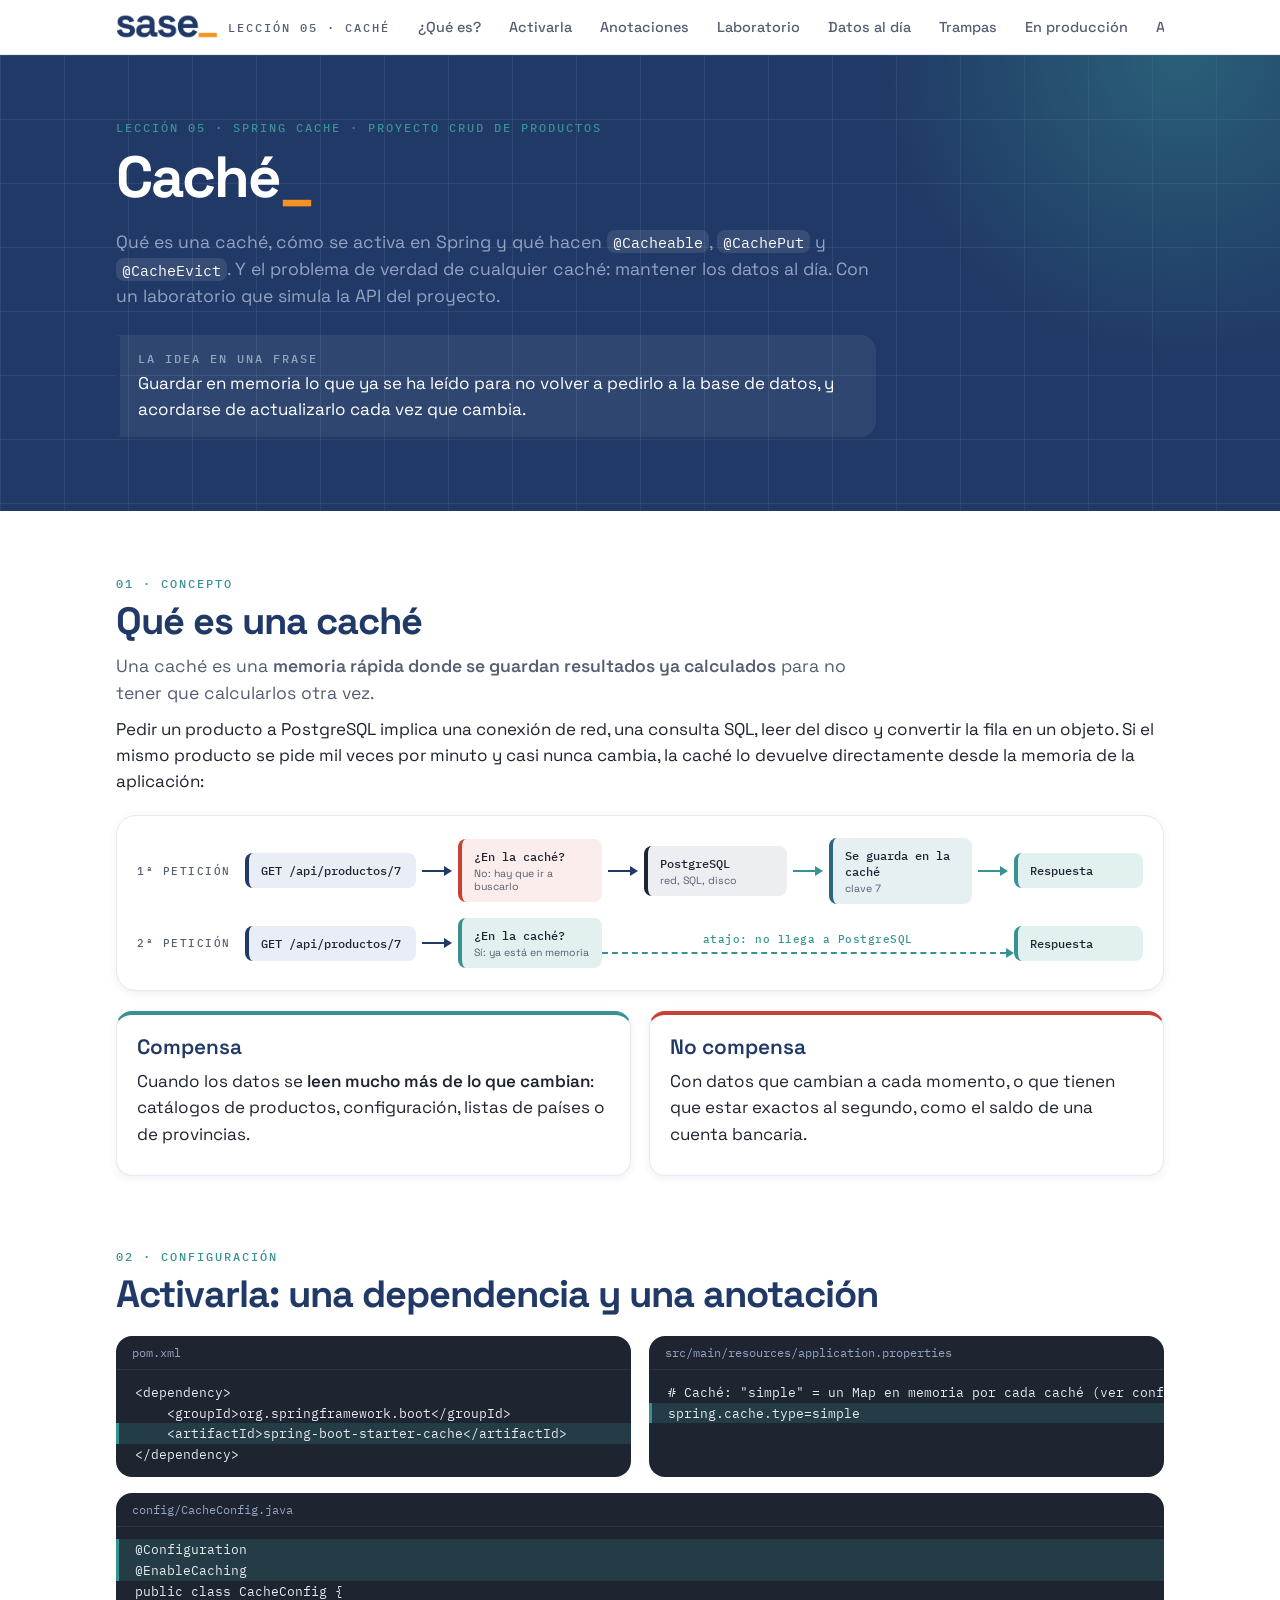
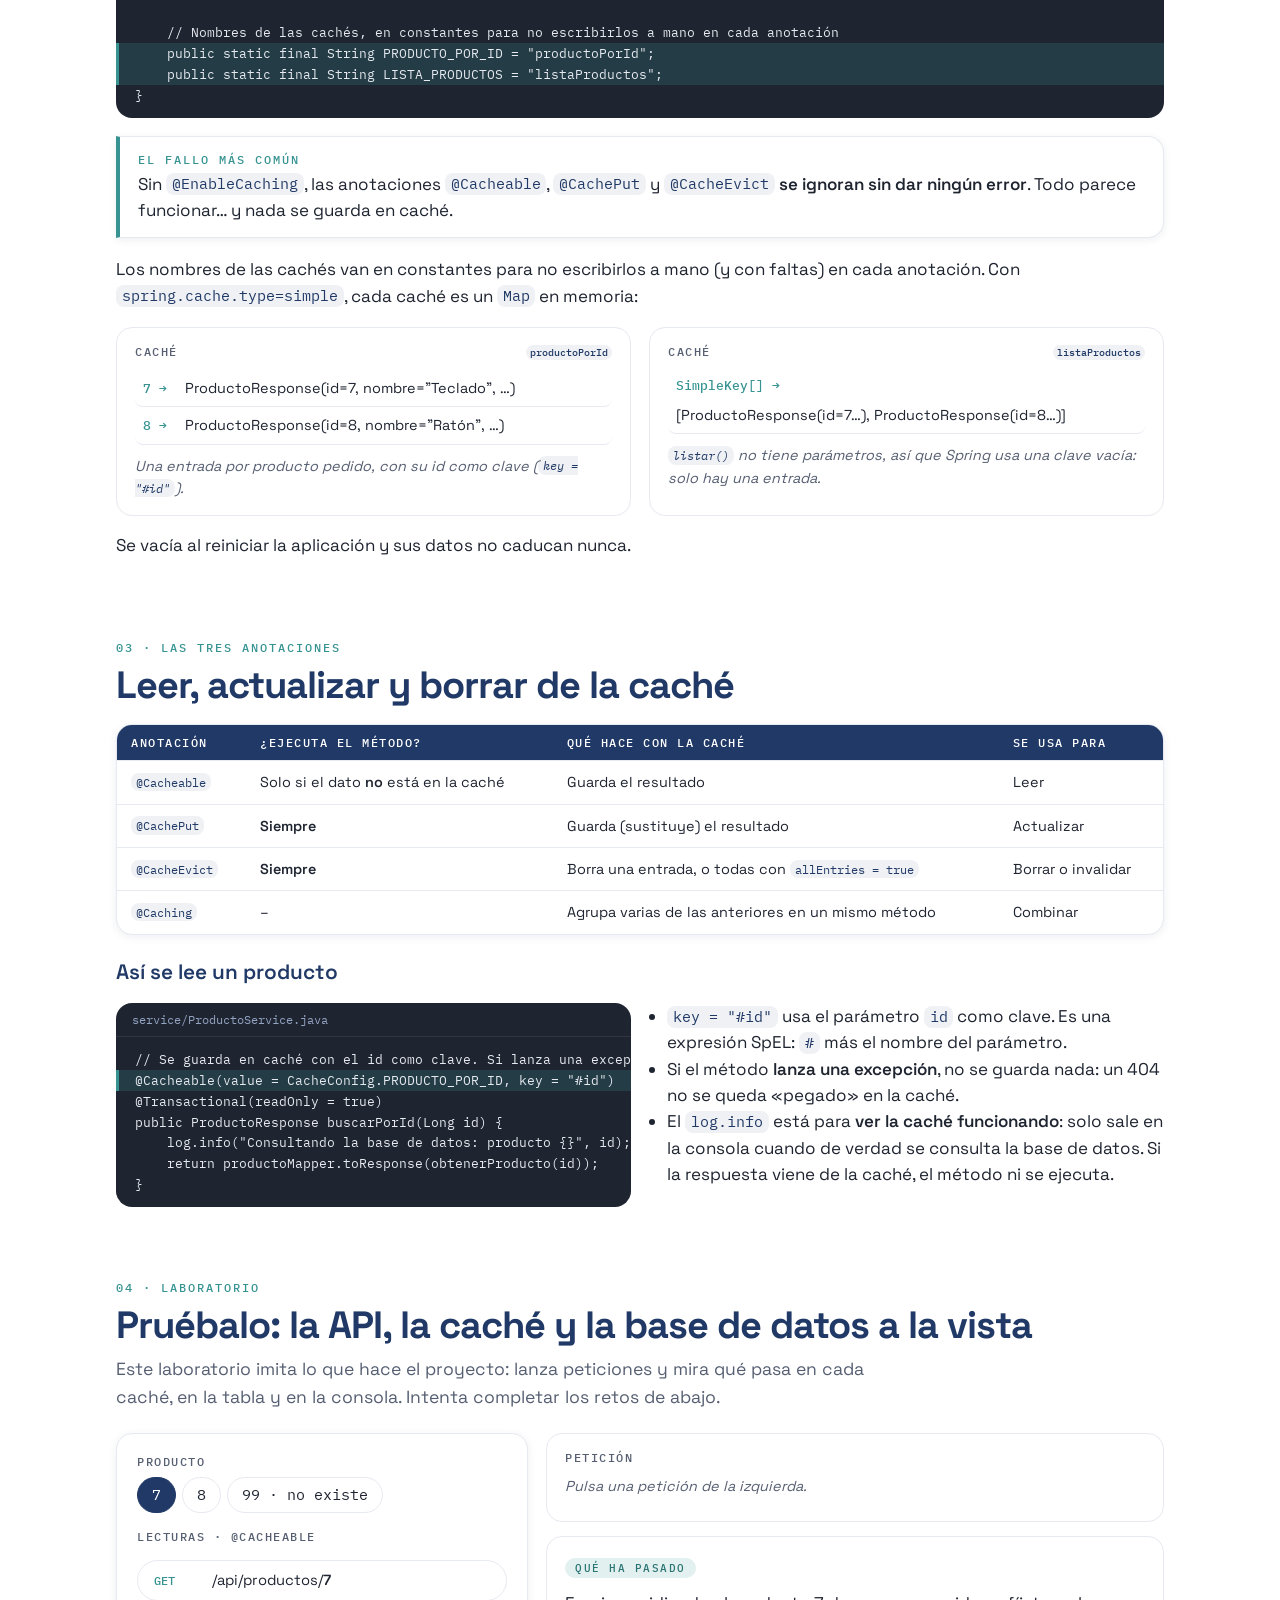
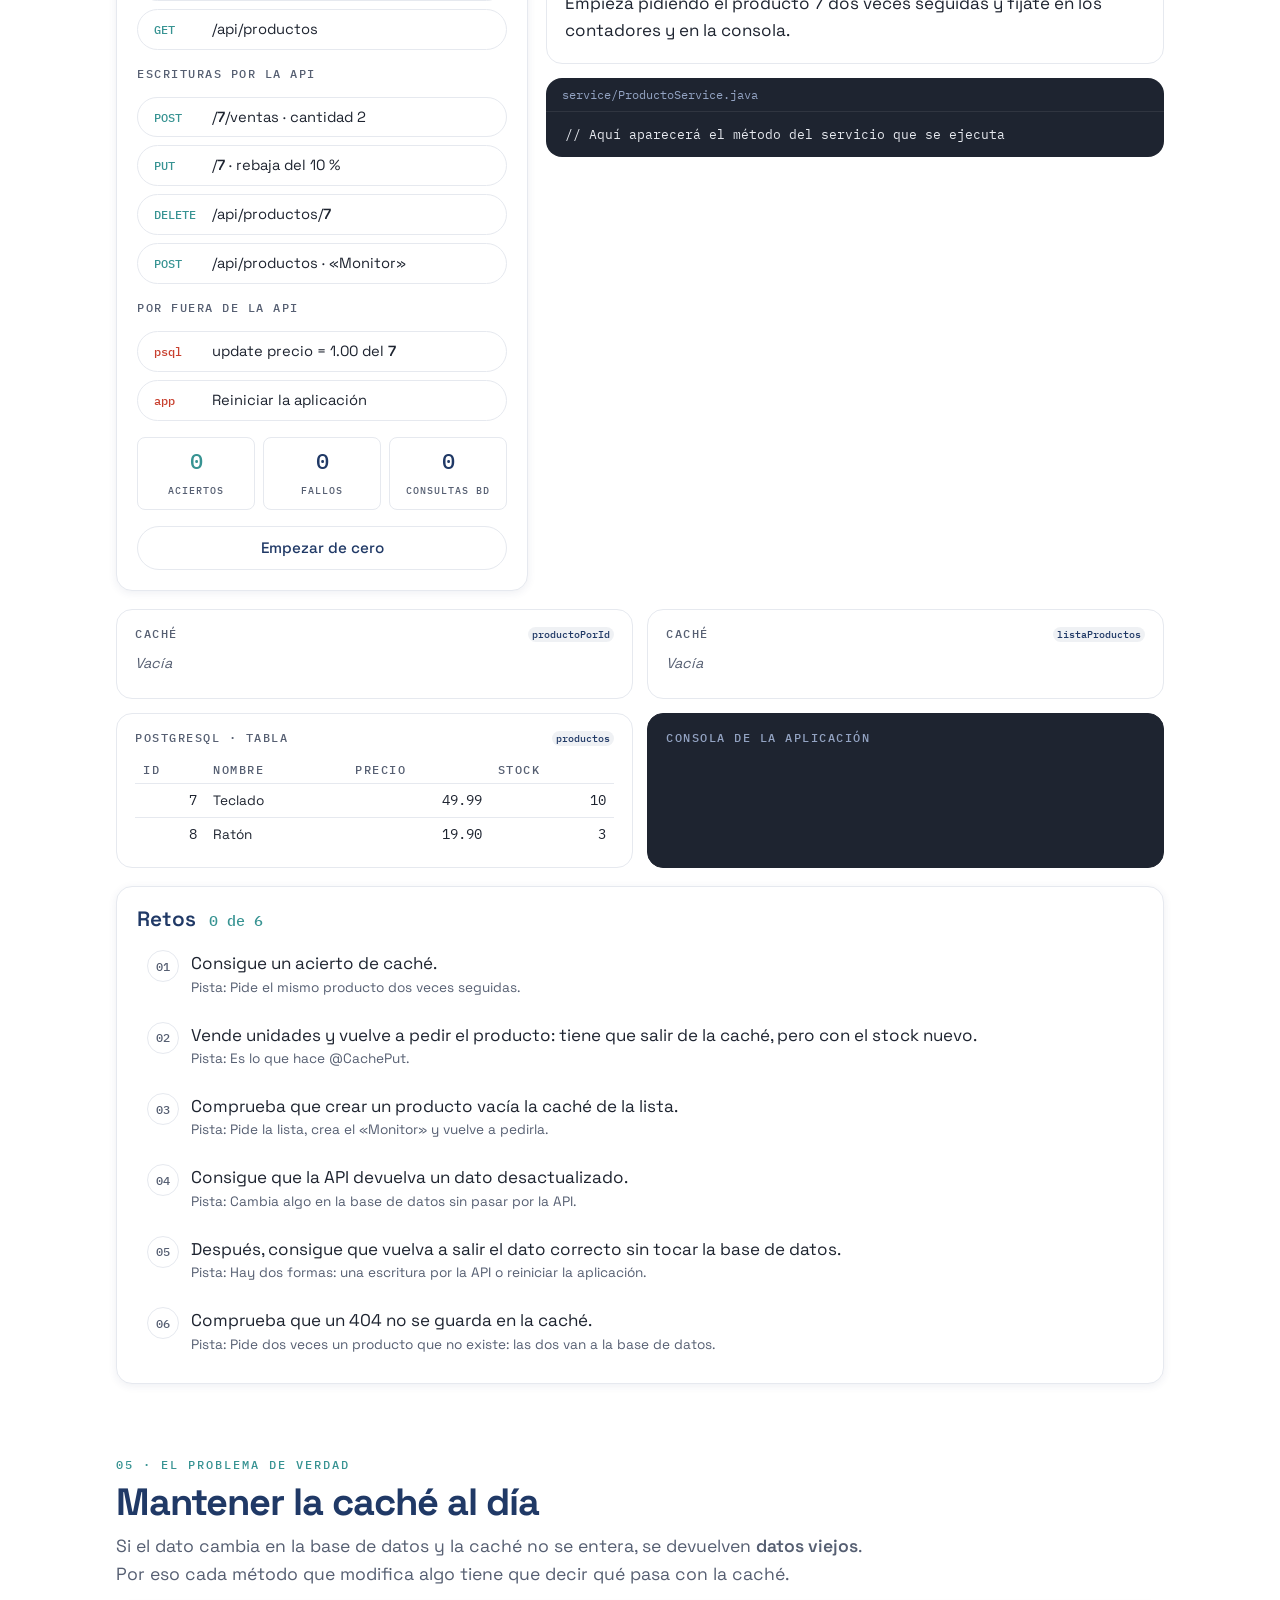
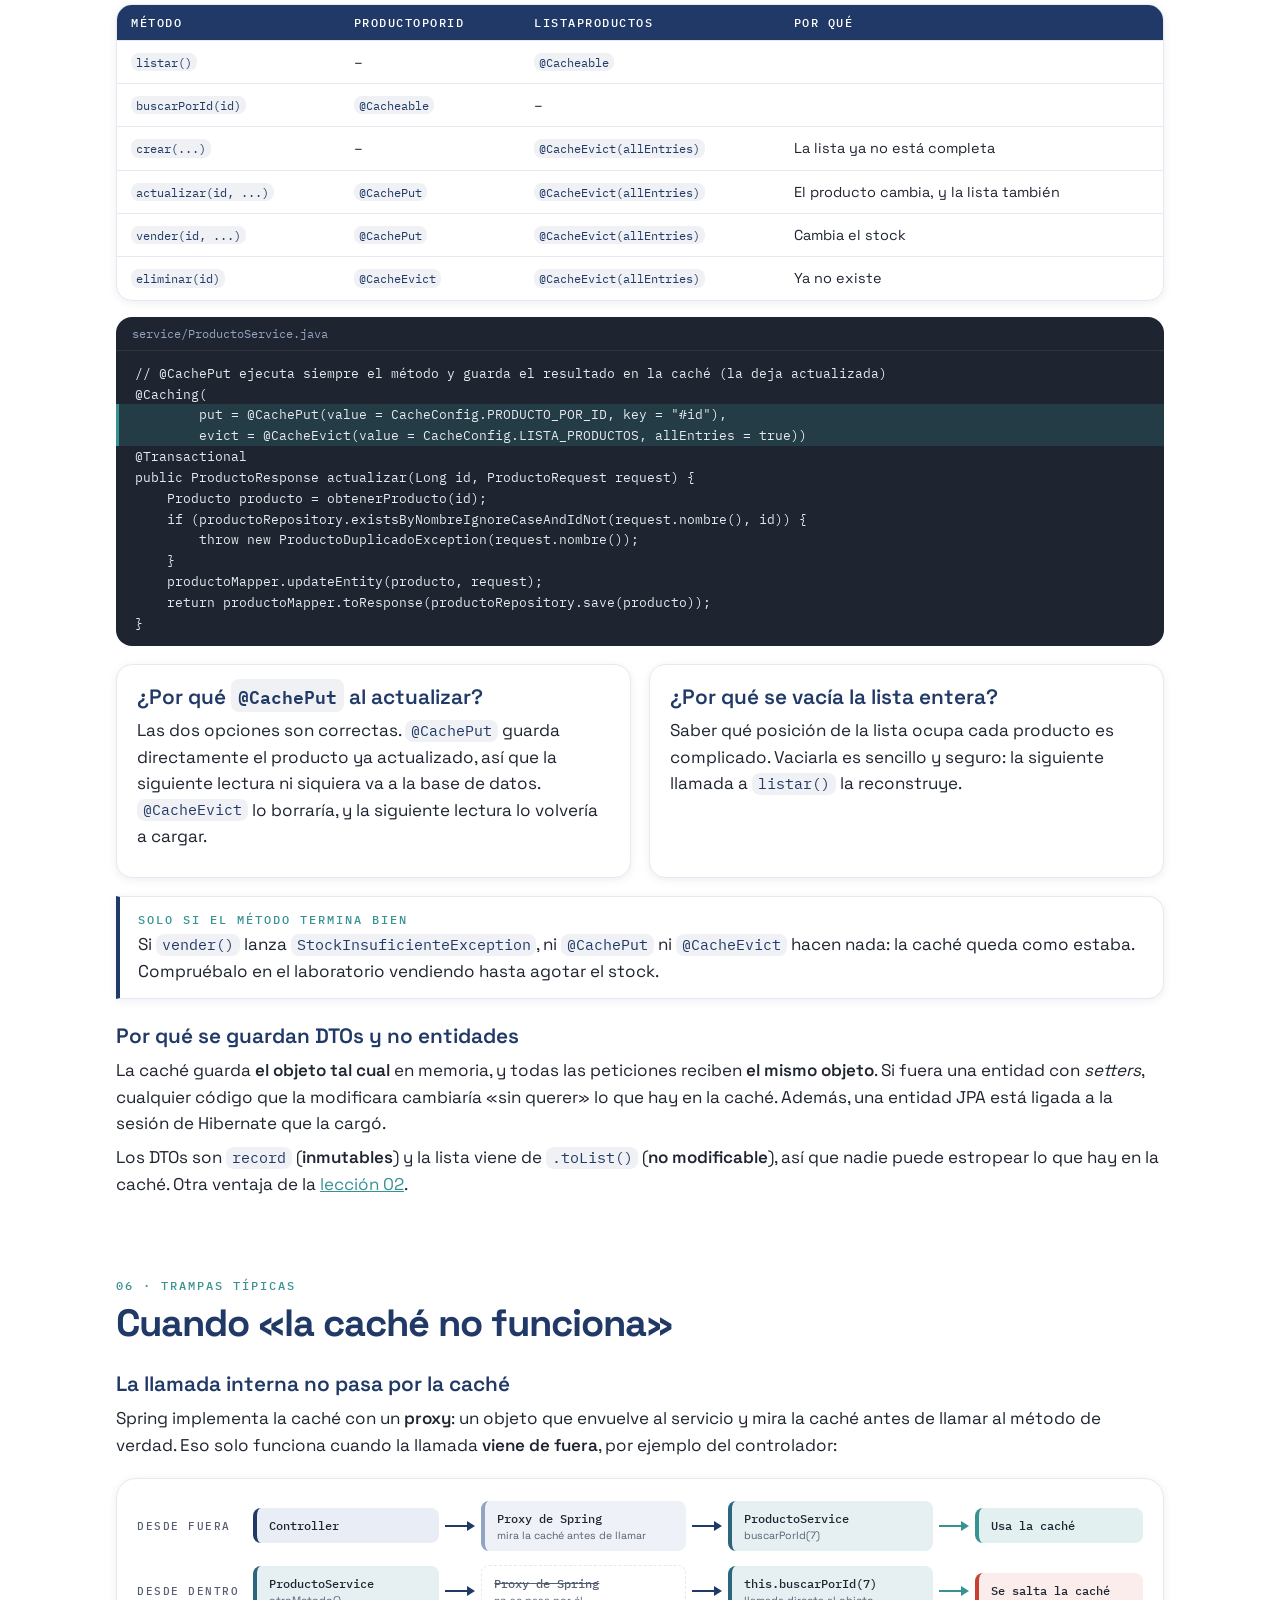
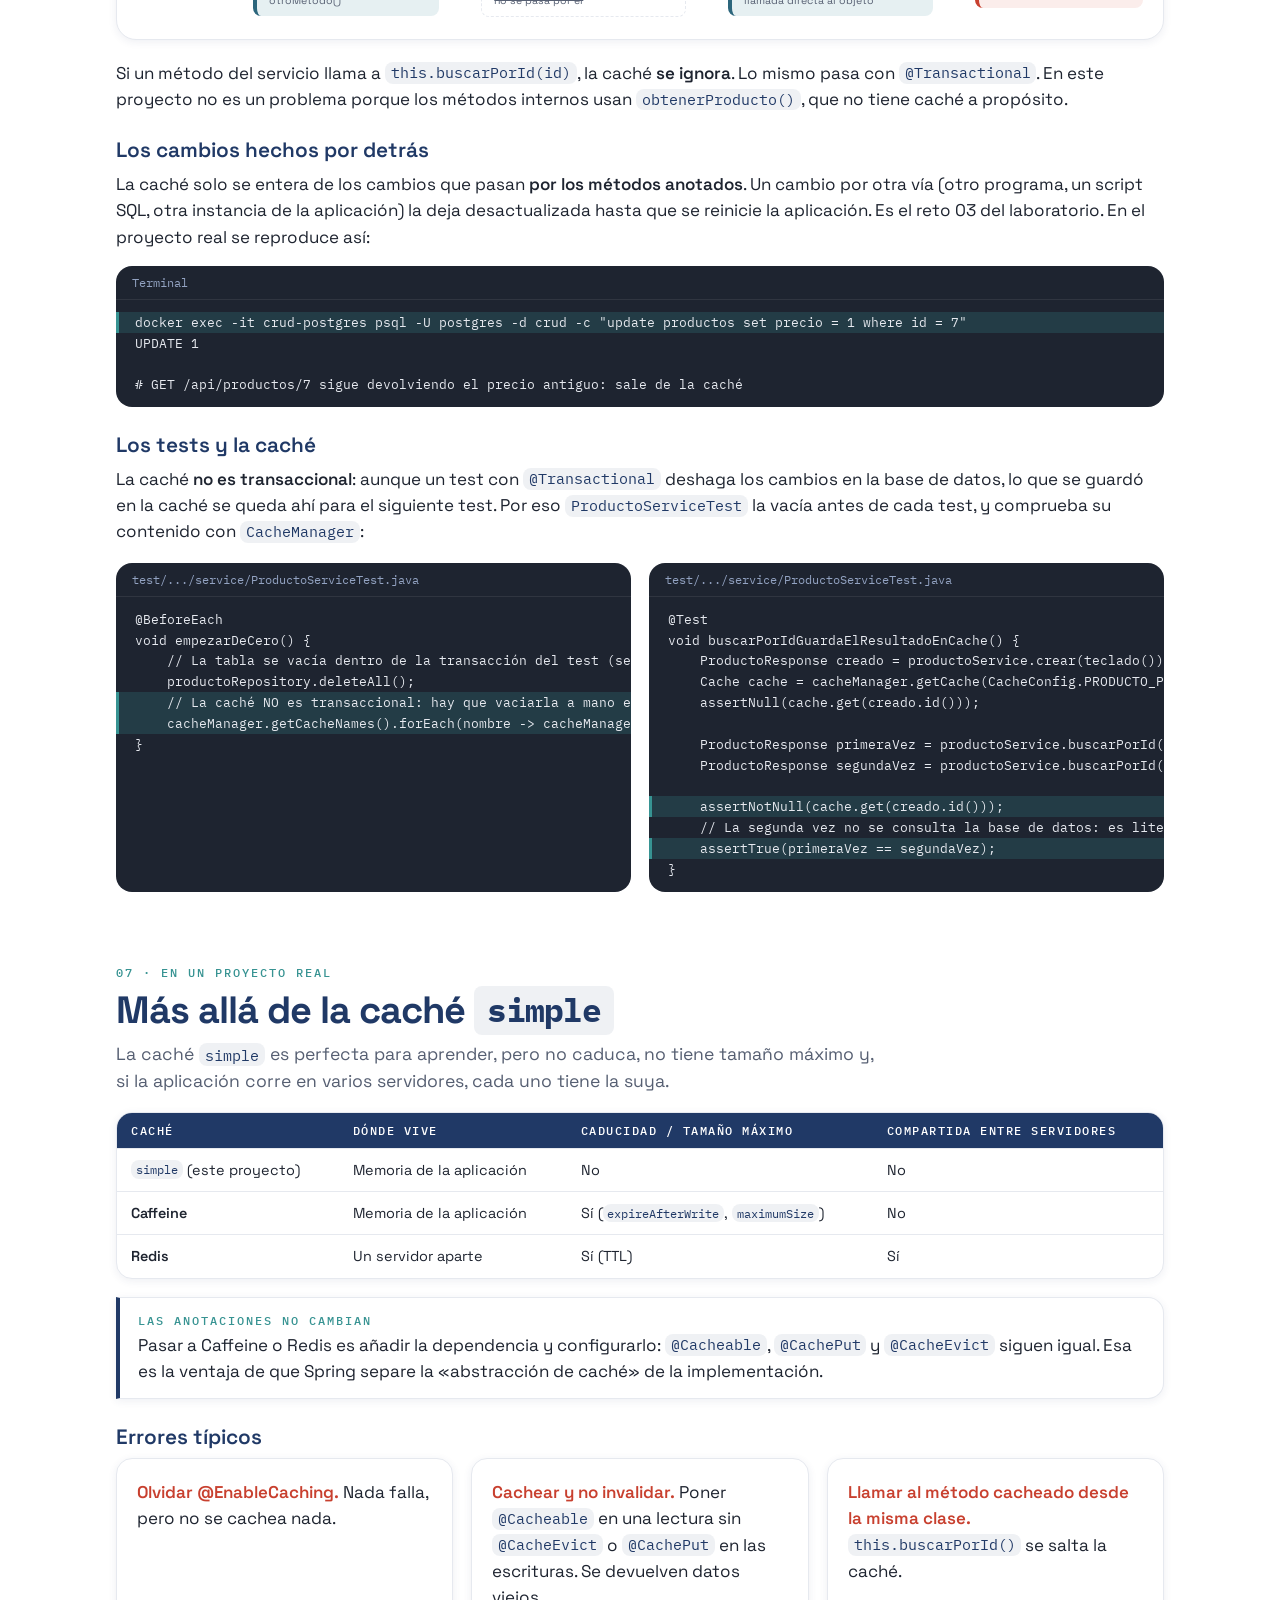
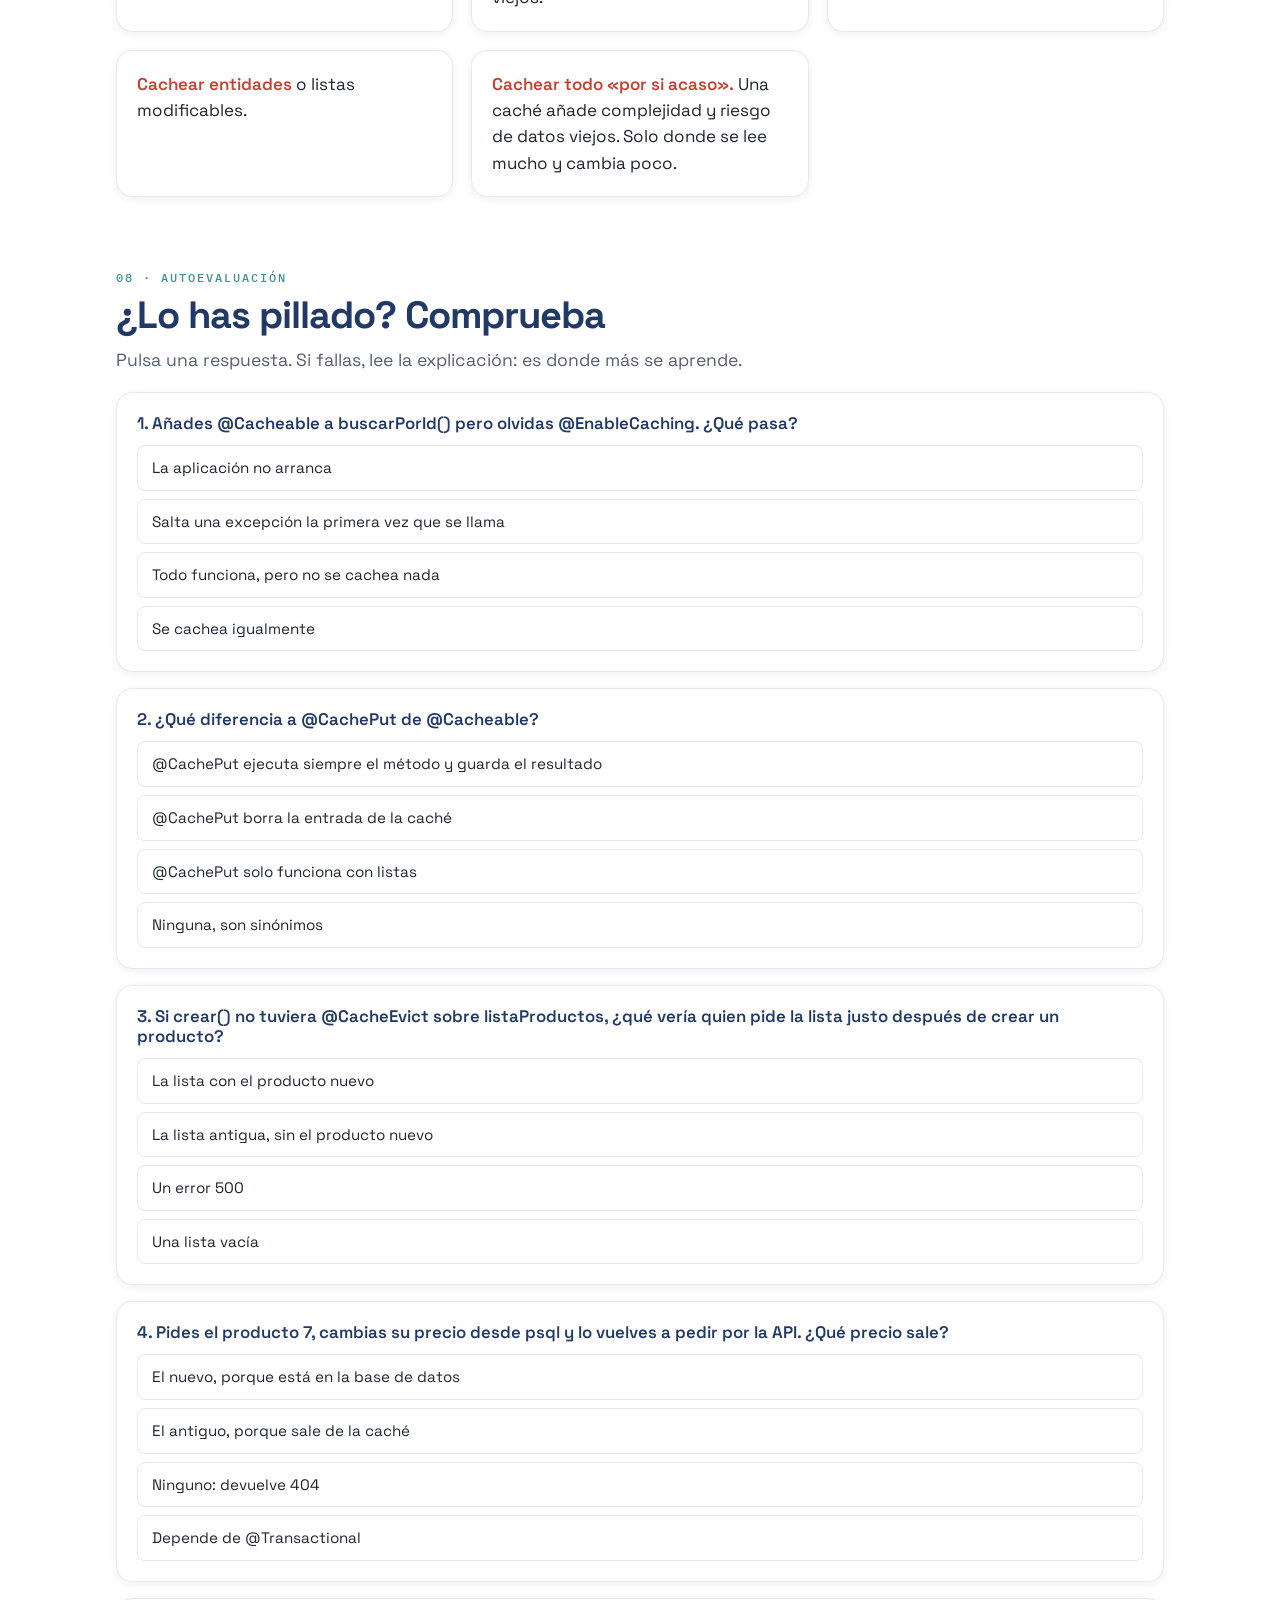
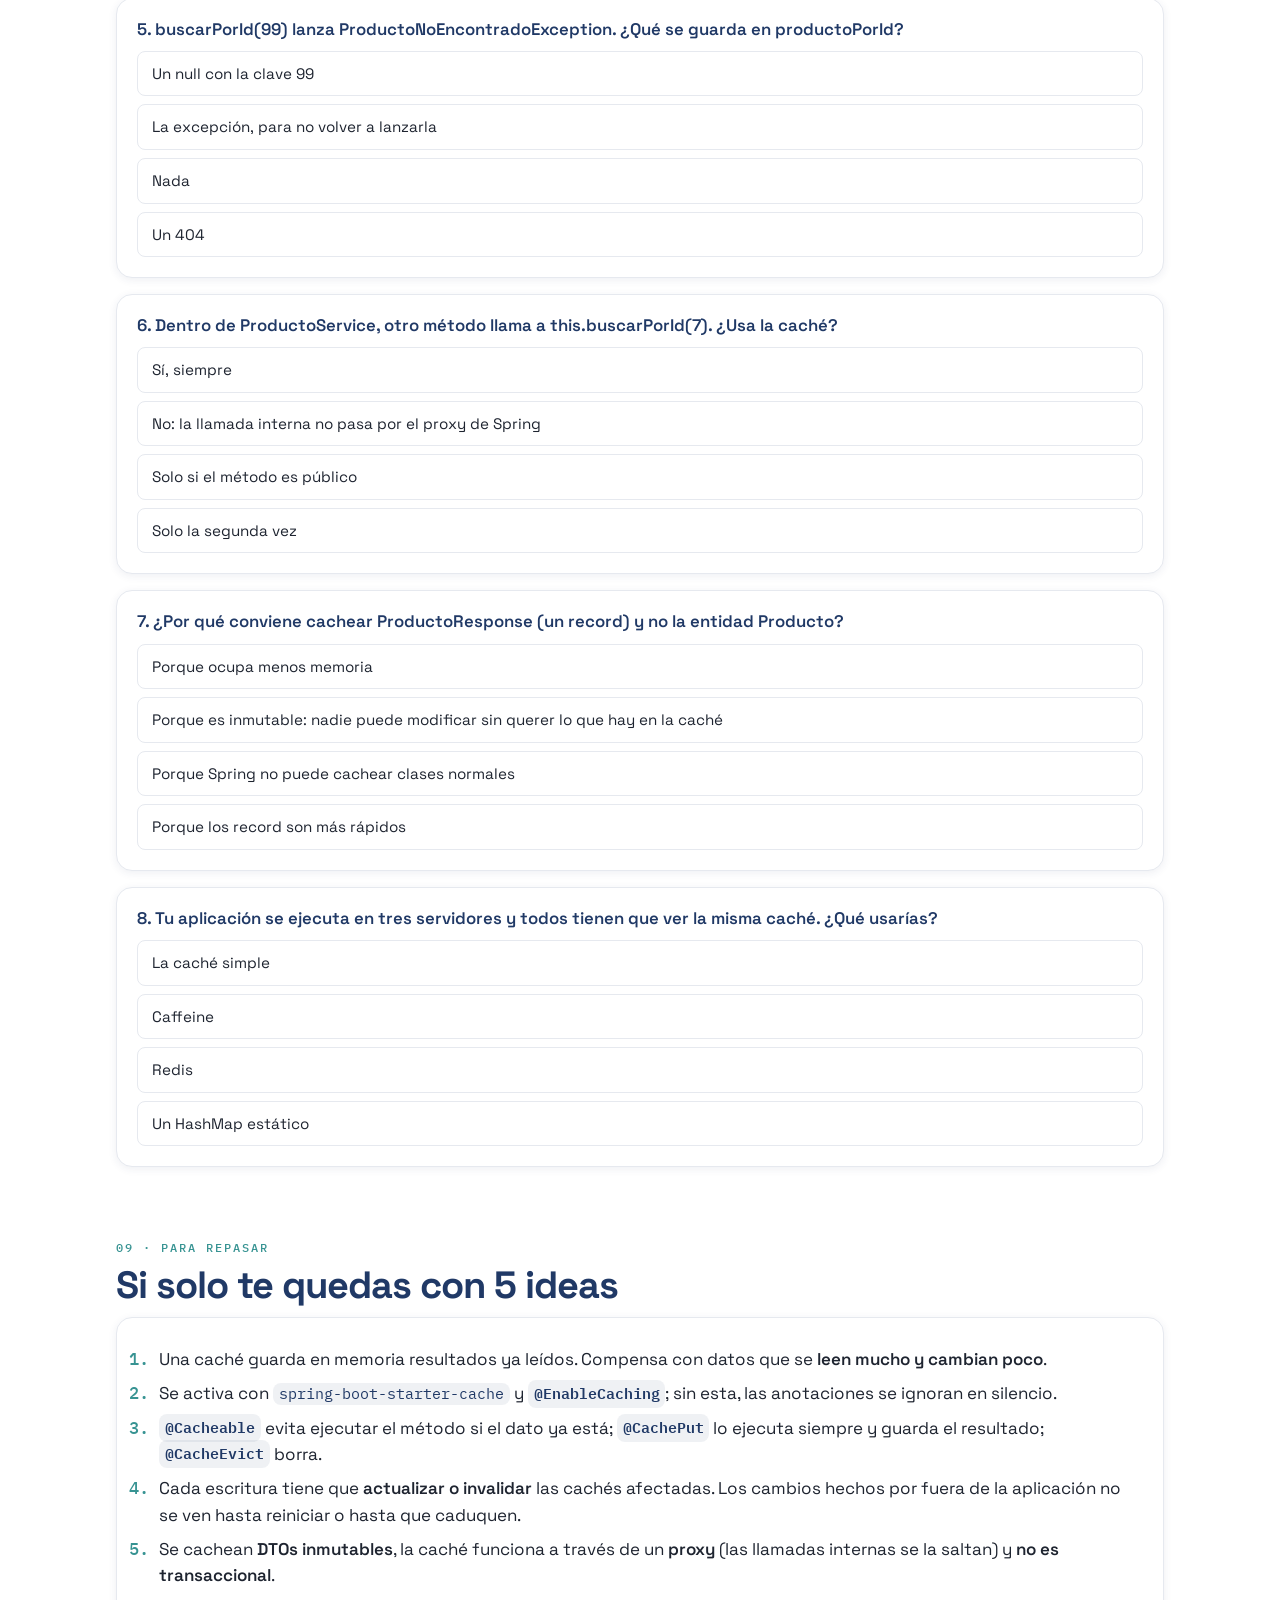
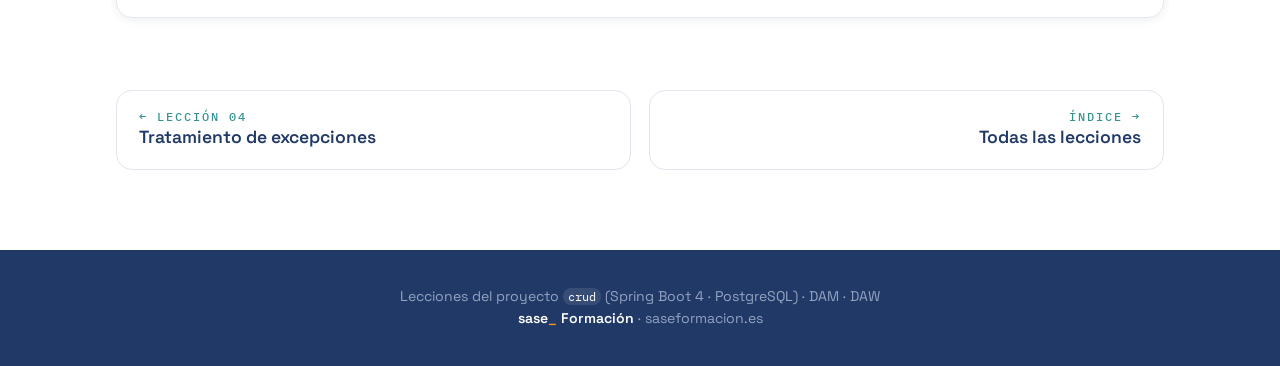
==== docs/cache.html @ cb7e09a7 "Lecciones interactivas: índice, MVC como lección 00 y lección de caché docs/ pasa a ser un sitio de " ====
<!doctype html>
<html lang="es">
<head>
<meta charset="utf-8">
<meta name="viewport" content="width=device-width, initial-scale=1">
<title>Lección 05 · Caché · SASE Formación</title>
<meta name="description" content="Spring Cache con @Cacheable, @CachePut y @CacheEvict, con un laboratorio interactivo que simula la API del proyecto crud.">
<link rel="preconnect" href="https://fonts.googleapis.com">
<link rel="preconnect" href="https://fonts.gstatic.com" crossorigin>
<link href="https://fonts.googleapis.com/css2?family=IBM+Plex+Mono:wght@400;500&family=Space+Grotesk:wght@400;500;600;700&display=swap" rel="stylesheet">
<link rel="stylesheet" href="assets/sase.css">
<style>
/* ---------- laboratorio de caché ---------- */
.lab { display: grid; grid-template-columns: minmax(280px, 1fr) 1.5fr; gap: 18px; margin-top: 22px; }
.lab > * { min-width: 0; }
@media (max-width: 900px) { .lab { grid-template-columns: 1fr; } }

.lab-controles { display: grid; gap: 16px; align-content: start; }
.lab-controles h4 { margin: 0 0 8px; font: 500 .72rem var(--mono); letter-spacing: 1.5px; text-transform: uppercase; color: var(--muted); }
.lab-controles .grupo { display: flex; flex-direction: column; gap: 8px; }
.lab-controles .chip-btn { justify-content: flex-start; text-align: left; width: 100%; }
.lab-controles .chip-btn .verb { min-width: 4.2em; }
.lab-controles .chip-btn.fuera .verb { color: var(--error); }
.selector { display: flex; gap: 6px; flex-wrap: wrap; align-items: center; }
.selector .chip-btn { width: auto; min-height: 36px; padding: 4px 14px; font-family: var(--mono); }
.contadores { display: grid; grid-template-columns: repeat(3, 1fr); gap: 8px; }
.contador { border: 1px solid var(--line); border-radius: 8px; padding: 8px 10px; text-align: center; }
.contador b { display: block; font: 500 1.4rem var(--mono); color: var(--blue); }
.contador span { font: 500 .62rem var(--mono); letter-spacing: 1px; text-transform: uppercase; color: var(--muted); }
.contador.ok b { color: var(--teal); }

.lab-resultado { display: grid; gap: 14px; align-content: start; }
.peticion-actual { font: 500 .85rem var(--mono); color: var(--blue); overflow-wrap: anywhere; text-transform: none; letter-spacing: 0; }
.que-paso .where { display: inline-block; font: 500 .7rem var(--mono); letter-spacing: 1.5px; text-transform: uppercase; padding: 3px 10px; border-radius: 999px; margin-bottom: 8px; background: #E2F0EF; color: #2A7574; }
.que-paso .where.fallo { background: var(--tint-controller); color: var(--blue); }
.que-paso .where.escritura { background: #FDF1DD; color: #A35F0D; }
.que-paso .where.error { background: #FBEDEB; color: var(--error); }
.que-paso p { margin: 4px 0; }

.lab-estado { display: grid; grid-template-columns: repeat(2, 1fr); gap: 14px; margin-top: 18px; }
@media (max-width: 760px) { .lab-estado { grid-template-columns: 1fr; } }
.entrada { display: flex; gap: 10px; align-items: baseline; flex-wrap: wrap; padding: 7px 8px; border-radius: 8px; font-size: .9rem; border-bottom: 1px solid var(--line); }
.entrada:last-child { border-bottom: 0; }
.entrada .clave { font: 500 .8rem var(--mono); color: var(--teal); min-width: 2.5em; }
.entrada .valor { color: var(--ink); }
.entrada .chip { margin-left: auto; }
table.mini { font-size: .85rem; }
table.mini th { background: var(--white); color: var(--muted); border-bottom: 1px solid var(--line); padding: 6px 8px; }
table.mini td { padding: 6px 8px; }
table.mini td.num-col { font-family: var(--mono); text-align: right; }
.diferente { background: #FDF1DD; border-radius: 4px; padding: 0 4px; }

.retos { margin-top: 18px; }
.retos ol { list-style: none; padding: 0; margin: 10px 0 0; display: grid; gap: 8px; counter-reset: reto; }
.retos li { counter-increment: reto; display: flex; gap: 12px; align-items: flex-start; padding: 8px 10px; border-radius: 8px; }
.retos li::before {
  content: "0" counter(reto); flex: none; width: 30px; height: 30px; border-radius: 50%; display: grid; place-items: center;
  font: 500 .74rem var(--mono); border: 1px solid var(--line); color: var(--muted); background: var(--white);
}
.retos li.hecho { background: #E2F0EF; }
.retos li.hecho::before { content: "✔"; background: var(--teal); border-color: var(--teal); color: var(--white); }
.retos li small { display: block; color: var(--muted); font-size: .85rem; }
.retos .score { margin-left: 8px; }

.dos { display: grid; grid-template-columns: 1fr 1fr; gap: 18px; margin-top: 18px; }
.dos > * { min-width: 0; }
@media (max-width: 760px) { .dos { grid-template-columns: 1fr; } }
.card h3:first-child { margin-top: 0; }
.card.compensa { border-top: 4px solid var(--teal); }
.card.no-compensa { border-top: 4px solid var(--error); }
</style>
</head>
<body>

<header class="topbar">
  <div class="topbar-inner">
    <a class="brand" href="index.html" title="Índice de lecciones"><img src="sase_logo_rectangular.png" alt="SASE Formación"><span>Lección 05 · Caché</span></a>
    <nav class="nav" aria-label="Secciones">
      <a href="#que-es">¿Qué es?</a>
      <a href="#activar">Activarla</a>
      <a href="#anotaciones">Anotaciones</a>
      <a href="#laboratorio">Laboratorio</a>
      <a href="#al-dia">Datos al día</a>
      <a href="#trampas">Trampas</a>
      <a href="#produccion">En producción</a>
      <a href="#test">Autoevaluación</a>
      <a href="#resumen">Resumen</a>
    </nav>
  </div>
</header>

<div class="hero-band">
<div class="hero">
  <div class="kicker">Lección 05 · Spring Cache · Proyecto CRUD de productos</div>
  <h1>Caché</h1>
  <p class="lead">Qué es una caché, cómo se activa en Spring y qué hacen <code>@Cacheable</code>, <code>@CachePut</code> y <code>@CacheEvict</code>. Y el problema de verdad de cualquier caché: mantener los datos al día. Con un laboratorio que simula la API del proyecto.</p>
  <div class="callout key">
    <strong>La idea en una frase</strong>
    Guardar en memoria lo que ya se ha leído para no volver a pedirlo a la base de datos, y acordarse de actualizarlo cada vez que cambia.
  </div>
</div>
</div>

<main>

<!-- ================= QUÉ ES ================= -->
<section id="que-es">
  <div class="kicker">01 · Concepto</div>
  <h2>Qué es una caché</h2>
  <p class="lead">Una caché es una <strong>memoria rápida donde se guardan resultados ya calculados</strong> para no tener que calcularlos otra vez.</p>
  <p>Pedir un producto a PostgreSQL implica una conexión de red, una consulta SQL, leer del disco y convertir la fila en un objeto. Si el mismo producto se pide mil veces por minuto y casi nunca cambia, la caché lo devuelve directamente desde la memoria de la aplicación:</p>
<div class="ruta" style="grid-template-columns: max-content minmax(0,1.2fr) auto minmax(0,1fr) auto minmax(0,1fr) auto minmax(0,1fr) auto minmax(0,.9fr)" role="img" aria-label="La primera petición llega a PostgreSQL y guarda el resultado en la caché; la segunda sale directamente de la caché">
  <div class="ruta-fila">
    <span class="etq">1ª petición</span>
    <div class="paso" style="--c: var(--c-controller); --t: var(--tint-controller)">GET /api/productos/7</div><span class="fl"></span>
    <div class="paso no">¿En la caché?<small>No: hay que ir a buscarlo</small></div><span class="fl"></span>
    <div class="paso" style="--c: var(--c-bd); --t: var(--tint-bd)">PostgreSQL<small>red, SQL, disco</small></div><span class="fl vuelta"></span>
    <div class="paso" style="--c: var(--c-service); --t: var(--tint-service)">Se guarda en la caché<small>clave 7</small></div><span class="fl vuelta"></span>
    <div class="paso si">Respuesta</div>
  </div>
  <div class="ruta-fila">
    <span class="etq">2ª petición</span>
    <div class="paso" style="--c: var(--c-controller); --t: var(--tint-controller)">GET /api/productos/7</div><span class="fl"></span>
    <div class="paso si">¿En la caché?<small>Sí: ya está en memoria</small></div>
    <div class="salto" style="grid-column: span 5">atajo: no llega a PostgreSQL</div>
    <div class="paso si">Respuesta</div>
  </div>
</div>
  <div class="dos">
    <div class="card compensa">
      <h3>Compensa</h3>
      <p>Cuando los datos se <strong>leen mucho más de lo que cambian</strong>: catálogos de productos, configuración, listas de países o de provincias.</p>
    </div>
    <div class="card no-compensa">
      <h3>No compensa</h3>
      <p>Con datos que cambian a cada momento, o que tienen que estar exactos al segundo, como el saldo de una cuenta bancaria.</p>
    </div>
  </div>
</section>

<!-- ================= ACTIVAR ================= -->
<section id="activar">
  <div class="kicker">02 · Configuración</div>
  <h2>Activarla: una dependencia y una anotación</h2>
  <div class="dos">
    <div class="code" data-snippet="pom"></div>
    <div class="code" data-snippet="properties"></div>
  </div>
  <div class="code flotante" data-snippet="cacheConfig"></div>
  <div class="callout warn">
    <strong>El fallo más común</strong>
    Sin <code>@EnableCaching</code>, las anotaciones <code>@Cacheable</code>, <code>@CachePut</code> y <code>@CacheEvict</code> <strong>se ignoran sin dar ningún error</strong>. Todo parece funcionar… y nada se guarda en caché.
  </div>
  <p>Los nombres de las cachés van en constantes para no escribirlos a mano (y con faltas) en cada anotación. Con <code>spring.cache.type=simple</code>, cada caché es un <code>Map</code> en memoria:</p>
<div class="dos">
    <div class="panel">
      <h4>Caché <code>productoPorId</code></h4>
      <div class="entrada"><span class="clave">7 →</span><span class="valor">ProductoResponse(id=7, nombre="Teclado", …)</span></div>
      <div class="entrada"><span class="clave">8 →</span><span class="valor">ProductoResponse(id=8, nombre="Ratón", …)</span></div>
      <p class="vacio" style="margin:10px 0 0">Una entrada por producto pedido, con su id como clave (<code>key = "#id"</code>).</p>
    </div>
    <div class="panel">
      <h4>Caché <code>listaProductos</code></h4>
      <div class="entrada"><span class="clave">SimpleKey[] →</span><span class="valor">[ProductoResponse(id=7…), ProductoResponse(id=8…)]</span></div>
      <p class="vacio" style="margin:10px 0 0"><code>listar()</code> no tiene parámetros, así que Spring usa una clave vacía: solo hay una entrada.</p>
    </div>
  </div>
  <p style="margin-top:16px">Se vacía al reiniciar la aplicación y sus datos no caducan nunca.</p>
</section>

<!-- ================= ANOTACIONES ================= -->
<section id="anotaciones">
  <div class="kicker">03 · Las tres anotaciones</div>
  <h2>Leer, actualizar y borrar de la caché</h2>
  <div class="table-wrap">
    <table>
      <thead><tr><th>Anotación</th><th>¿Ejecuta el método?</th><th>Qué hace con la caché</th><th>Se usa para</th></tr></thead>
      <tbody>
        <tr><td><code>@Cacheable</code></td><td>Solo si el dato <strong>no</strong> está en la caché</td><td>Guarda el resultado</td><td>Leer</td></tr>
        <tr><td><code>@CachePut</code></td><td><strong>Siempre</strong></td><td>Guarda (sustituye) el resultado</td><td>Actualizar</td></tr>
        <tr><td><code>@CacheEvict</code></td><td><strong>Siempre</strong></td><td>Borra una entrada, o todas con <code>allEntries = true</code></td><td>Borrar o invalidar</td></tr>
        <tr><td><code>@Caching</code></td><td>–</td><td>Agrupa varias de las anteriores en un mismo método</td><td>Combinar</td></tr>
      </tbody>
    </table>
  </div>
  <h3>Así se lee un producto</h3>
  <div class="dos">
    <div class="code" data-snippet="buscarPorId"></div>
    <div>
      <ul style="margin:0;padding-left:18px">
        <li><code>key = "#id"</code> usa el parámetro <code>id</code> como clave. Es una expresión SpEL: <code>#</code> más el nombre del parámetro.</li>
        <li>Si el método <strong>lanza una excepción</strong>, no se guarda nada: un 404 no se queda «pegado» en la caché.</li>
        <li>El <code>log.info</code> está para <strong>ver la caché funcionando</strong>: solo sale en la consola cuando de verdad se consulta la base de datos. Si la respuesta viene de la caché, el método ni se ejecuta.</li>
      </ul>
    </div>
  </div>
</section>

<!-- ================= LABORATORIO ================= -->
<section id="laboratorio">
  <div class="kicker">04 · Laboratorio</div>
  <h2>Pruébalo: la API, la caché y la base de datos a la vista</h2>
  <p class="lead">Este laboratorio imita lo que hace el proyecto: lanza peticiones y mira qué pasa en cada caché, en la tabla y en la consola. Intenta completar los retos de abajo.</p>

  <div class="lab">
    <div class="card lab-controles">
      <div>
        <h4>Producto</h4>
        <div class="selector" id="selector" role="group" aria-label="Producto"></div>
      </div>
      <div class="grupo">
        <h4>Lecturas · @Cacheable</h4>
        <button class="chip-btn" type="button" data-accion="buscar"><span class="verb">GET</span><span>/api/productos/<b class="id-sel">7</b></span></button>
        <button class="chip-btn" type="button" data-accion="listar"><span class="verb">GET</span><span>/api/productos</span></button>
      </div>
      <div class="grupo">
        <h4>Escrituras por la API</h4>
        <button class="chip-btn" type="button" data-accion="vender"><span class="verb">POST</span><span>/<b class="id-sel">7</b>/ventas · cantidad 2</span></button>
        <button class="chip-btn" type="button" data-accion="actualizar"><span class="verb">PUT</span><span>/<b class="id-sel">7</b> · rebaja del 10 %</span></button>
        <button class="chip-btn" type="button" data-accion="eliminar"><span class="verb">DELETE</span><span>/api/productos/<b class="id-sel">7</b></span></button>
        <button class="chip-btn" type="button" data-accion="crear"><span class="verb">POST</span><span>/api/productos · «Monitor»</span></button>
      </div>
      <div class="grupo">
        <h4>Por fuera de la API</h4>
        <button class="chip-btn fuera" type="button" data-accion="psql"><span class="verb">psql</span><span>update precio = 1.00 del <b class="id-sel">7</b></span></button>
        <button class="chip-btn fuera" type="button" data-accion="reiniciar"><span class="verb">app</span><span>Reiniciar la aplicación</span></button>
      </div>
      <div class="contadores" aria-live="polite">
        <div class="contador ok"><b id="nAciertos">0</b><span>Aciertos</span></div>
        <div class="contador"><b id="nFallos">0</b><span>Fallos</span></div>
        <div class="contador"><b id="nConsultas">0</b><span>Consultas BD</span></div>
      </div>
      <button class="btn" type="button" id="deCero">Empezar de cero</button>
    </div>

    <div class="lab-resultado">
      <div class="panel">
        <h4>Petición <span class="peticion-actual" id="peticionActual"></span></h4>
        <div id="respuesta"><p class="vacio">Pulsa una petición de la izquierda.</p></div>
      </div>
      <div class="panel que-paso" id="quePaso" aria-live="polite">
        <span class="where">Qué ha pasado</span>
        <p>Empieza pidiendo el producto 7 dos veces seguidas y fíjate en los contadores y en la consola.</p>
      </div>
      <div class="code" id="codigoLab"></div>
    </div>
  </div>

  <div class="lab-estado">
    <div class="panel"><h4>Caché <code>productoPorId</code></h4><div id="vistaPorId"></div></div>
    <div class="panel"><h4>Caché <code>listaProductos</code></h4><div id="vistaLista"></div></div>
    <div class="panel"><h4>PostgreSQL · tabla <code>productos</code></h4><div id="vistaTabla"></div></div>
    <div class="panel oscuro"><h4>Consola de la aplicación</h4><div class="consola" id="consola"></div></div>
  </div>

  <div class="card retos">
    <h3 style="margin:0">Retos <span class="score" id="retosScore"></span></h3>
    <ol id="retos"></ol>
  </div>
</section>

<!-- ================= AL DÍA ================= -->
<section id="al-dia">
  <div class="kicker">05 · El problema de verdad</div>
  <h2>Mantener la caché al día</h2>
  <p class="lead">Si el dato cambia en la base de datos y la caché no se entera, se devuelven <strong>datos viejos</strong>. Por eso cada método que modifica algo tiene que decir qué pasa con la caché.</p>
  <div class="table-wrap">
    <table>
      <thead><tr><th>Método</th><th>productoPorId</th><th>listaProductos</th><th>Por qué</th></tr></thead>
      <tbody>
        <tr><td><code>listar()</code></td><td>–</td><td><code>@Cacheable</code></td><td></td></tr>
        <tr><td><code>buscarPorId(id)</code></td><td><code>@Cacheable</code></td><td>–</td><td></td></tr>
        <tr><td><code>crear(...)</code></td><td>–</td><td><code>@CacheEvict(allEntries)</code></td><td>La lista ya no está completa</td></tr>
        <tr><td><code>actualizar(id, ...)</code></td><td><code>@CachePut</code></td><td><code>@CacheEvict(allEntries)</code></td><td>El producto cambia, y la lista también</td></tr>
        <tr><td><code>vender(id, ...)</code></td><td><code>@CachePut</code></td><td><code>@CacheEvict(allEntries)</code></td><td>Cambia el stock</td></tr>
        <tr><td><code>eliminar(id)</code></td><td><code>@CacheEvict</code></td><td><code>@CacheEvict(allEntries)</code></td><td>Ya no existe</td></tr>
      </tbody>
    </table>
  </div>
  <div class="code flotante" data-snippet="actualizar"></div>
  <div class="dos">
    <div class="card">
      <h3>¿Por qué <code>@CachePut</code> al actualizar?</h3>
      <p>Las dos opciones son correctas. <code>@CachePut</code> guarda directamente el producto ya actualizado, así que la siguiente lectura ni siquiera va a la base de datos. <code>@CacheEvict</code> lo borraría, y la siguiente lectura lo volvería a cargar.</p>
    </div>
    <div class="card">
      <h3>¿Por qué se vacía la lista entera?</h3>
      <p>Saber qué posición de la lista ocupa cada producto es complicado. Vaciarla es sencillo y seguro: la siguiente llamada a <code>listar()</code> la reconstruye.</p>
    </div>
  </div>
  <div class="callout key">
    <strong>Solo si el método termina bien</strong>
    Si <code>vender()</code> lanza <code>StockInsuficienteException</code>, ni <code>@CachePut</code> ni <code>@CacheEvict</code> hacen nada: la caché queda como estaba. Compruébalo en el laboratorio vendiendo hasta agotar el stock.
  </div>

  <h3>Por qué se guardan DTOs y no entidades</h3>
  <p>La caché guarda <strong>el objeto tal cual</strong> en memoria, y todas las peticiones reciben <strong>el mismo objeto</strong>. Si fuera una entidad con <em>setters</em>, cualquier código que la modificara cambiaría «sin querer» lo que hay en la caché. Además, una entidad JPA está ligada a la sesión de Hibernate que la cargó.</p>
  <p>Los DTOs son <code>record</code> (<strong>inmutables</strong>) y la lista viene de <code>.toList()</code> (<strong>no modificable</strong>), así que nadie puede estropear lo que hay en la caché. Otra ventaja de la <a href="https://github.com/gsanox/crud-springboot/blob/main/docs/lecciones/02-patron-dto.md">lección 02</a>.</p>
</section>

<!-- ================= TRAMPAS ================= -->
<section id="trampas">
  <div class="kicker">06 · Trampas típicas</div>
  <h2>Cuando «la caché no funciona»</h2>

  <h3>La llamada interna no pasa por la caché</h3>
  <p>Spring implementa la caché con un <strong>proxy</strong>: un objeto que envuelve al servicio y mira la caché antes de llamar al método de verdad. Eso solo funciona cuando la llamada <strong>viene de fuera</strong>, por ejemplo del controlador:</p>
<div class="ruta" style="grid-template-columns: max-content minmax(0,1fr) auto minmax(0,1.1fr) auto minmax(0,1.1fr) auto minmax(0,.9fr)" role="img" aria-label="Una llamada desde el controlador pasa por el proxy y usa la caché; una llamada con this desde el propio servicio no pasa por el proxy y se salta la caché">
  <div class="ruta-fila">
    <span class="etq">Desde fuera</span>
    <div class="paso" style="--c: var(--c-controller); --t: var(--tint-controller)">Controller</div><span class="fl"></span>
    <div class="paso" style="--c: var(--c-model); --t: var(--tint-model)">Proxy de Spring<small>mira la caché antes de llamar</small></div><span class="fl"></span>
    <div class="paso" style="--c: var(--c-service); --t: var(--tint-service)">ProductoService<small>buscarPorId(7)</small></div><span class="fl vuelta"></span>
    <div class="paso si">Usa la caché</div>
  </div>
  <div class="ruta-fila">
    <span class="etq">Desde dentro</span>
    <div class="paso" style="--c: var(--c-service); --t: var(--tint-service)">ProductoService<small>otroMetodo()</small></div><span class="fl"></span>
    <div class="paso saltado">Proxy de Spring<small>no se pasa por él</small></div><span class="fl"></span>
    <div class="paso" style="--c: var(--c-service); --t: var(--tint-service)">this.buscarPorId(7)<small>llamada directa al objeto</small></div><span class="fl vuelta"></span>
    <div class="paso no">Se salta la caché</div>
  </div>
</div>
  <p>Si un método del servicio llama a <code>this.buscarPorId(id)</code>, la caché <strong>se ignora</strong>. Lo mismo pasa con <code>@Transactional</code>. En este proyecto no es un problema porque los métodos internos usan <code>obtenerProducto()</code>, que no tiene caché a propósito.</p>

  <h3>Los cambios hechos por detrás</h3>
  <p>La caché solo se entera de los cambios que pasan <strong>por los métodos anotados</strong>. Un cambio por otra vía (otro programa, un script SQL, otra instancia de la aplicación) la deja desactualizada hasta que se reinicie la aplicación. Es el reto 03 del laboratorio. En el proyecto real se reproduce así:</p>
  <div class="code flotante" data-snippet="psql"></div>

  <h3>Los tests y la caché</h3>
  <p>La caché <strong>no es transaccional</strong>: aunque un test con <code>@Transactional</code> deshaga los cambios en la base de datos, lo que se guardó en la caché se queda ahí para el siguiente test. Por eso <code>ProductoServiceTest</code> la vacía antes de cada test, y comprueba su contenido con <code>CacheManager</code>:</p>
  <div class="dos">
    <div class="code" data-snippet="testBefore"></div>
    <div class="code" data-snippet="testCache"></div>
  </div>
</section>

<!-- ================= PRODUCCIÓN ================= -->
<section id="produccion">
  <div class="kicker">07 · En un proyecto real</div>
  <h2>Más allá de la caché <code>simple</code></h2>
  <p class="lead">La caché <code>simple</code> es perfecta para aprender, pero no caduca, no tiene tamaño máximo y, si la aplicación corre en varios servidores, cada uno tiene la suya.</p>
  <div class="table-wrap">
    <table>
      <thead><tr><th>Caché</th><th>Dónde vive</th><th>Caducidad / tamaño máximo</th><th>Compartida entre servidores</th></tr></thead>
      <tbody>
        <tr><td><code>simple</code> (este proyecto)</td><td>Memoria de la aplicación</td><td>No</td><td>No</td></tr>
        <tr><td><strong>Caffeine</strong></td><td>Memoria de la aplicación</td><td>Sí (<code>expireAfterWrite</code>, <code>maximumSize</code>)</td><td>No</td></tr>
        <tr><td><strong>Redis</strong></td><td>Un servidor aparte</td><td>Sí (TTL)</td><td>Sí</td></tr>
      </tbody>
    </table>
  </div>
  <div class="callout">
    <strong>Las anotaciones no cambian</strong>
    Pasar a Caffeine o Redis es añadir la dependencia y configurarlo: <code>@Cacheable</code>, <code>@CachePut</code> y <code>@CacheEvict</code> siguen igual. Esa es la ventaja de que Spring separe la «abstracción de caché» de la implementación.
  </div>

  <h3>Errores típicos</h3>
  <div class="grid cols-2">
    <div class="card"><b class="dont">Olvidar @EnableCaching.</b> Nada falla, pero no se cachea nada.</div>
    <div class="card"><b class="dont">Cachear y no invalidar.</b> Poner <code>@Cacheable</code> en una lectura sin <code>@CacheEvict</code> o <code>@CachePut</code> en las escrituras. Se devuelven datos viejos.</div>
    <div class="card"><b class="dont">Llamar al método cacheado desde la misma clase.</b> <code>this.buscarPorId()</code> se salta la caché.</div>
    <div class="card"><b class="dont">Cachear entidades</b> o listas modificables.</div>
    <div class="card"><b class="dont">Cachear todo «por si acaso».</b> Una caché añade complejidad y riesgo de datos viejos. Solo donde se lee mucho y cambia poco.</div>
  </div>
</section>

<!-- ================= TEST ================= -->
<section id="test">
  <div class="kicker">08 · Autoevaluación</div>
  <h2>¿Lo has pillado? Comprueba</h2>
  <p class="lead">Pulsa una respuesta. Si fallas, lee la explicación: es donde más se aprende. <span class="score" id="score"></span></p>
  <div class="quiz" id="quiz"></div>
</section>

<!-- ================= RESUMEN ================= -->
<section id="resumen" class="summary">
  <div class="kicker">09 · Para repasar</div>
  <h2>Si solo te quedas con 5 ideas</h2>
  <div class="card">
    <ol>
      <li>Una caché guarda en memoria resultados ya leídos. Compensa con datos que se <strong>leen mucho y cambian poco</strong>.</li>
      <li>Se activa con <code>spring-boot-starter-cache</code> y <strong><code>@EnableCaching</code></strong>; sin esta, las anotaciones se ignoran en silencio.</li>
      <li><strong><code>@Cacheable</code></strong> evita ejecutar el método si el dato ya está; <strong><code>@CachePut</code></strong> lo ejecuta siempre y guarda el resultado; <strong><code>@CacheEvict</code></strong> borra.</li>
      <li>Cada escritura tiene que <strong>actualizar o invalidar</strong> las cachés afectadas. Los cambios hechos por fuera de la aplicación no se ven hasta reiniciar o hasta que caduquen.</li>
      <li>Se cachean <strong>DTOs inmutables</strong>, la caché funciona a través de un <strong>proxy</strong> (las llamadas internas se la saltan) y <strong>no es transaccional</strong>.</li>
    </ol>
  </div>
</section>

<nav class="lesson-nav" id="lessonNav" aria-label="Lecciones"></nav>

</main>

<footer>Lecciones del proyecto <code>crud</code> (Spring Boot 4 · PostgreSQL) · DAM · DAW<br><a href="https://saseformacion.es">sase<span>_</span> Formación</a> · saseformacion.es</footer>

<script src="assets/lecciones.js"></script>
<script>
/* ---------------- código real del proyecto ---------------- */
const SNIPPETS = {
  pom: { file: 'pom.xml', hl: [2], lines: [
    '<dependency>',
    '    <groupId>org.springframework.boot</groupId>',
    '    <artifactId>spring-boot-starter-cache</artifactId>',
    '</dependency>'] },
  properties: { file: 'src/main/resources/application.properties', hl: [1], lines: [
    '# Caché: "simple" = un Map en memoria por cada caché (ver config/CacheConfig.java)',
    'spring.cache.type=simple'] },
  cacheConfig: { file: 'config/CacheConfig.java', hl: [0, 1, 5, 6], lines: [
    '@Configuration',
    '@EnableCaching',
    'public class CacheConfig {',
    '',
    '    // Nombres de las cachés, en constantes para no escribirlos a mano en cada anotación',
    '    public static final String PRODUCTO_POR_ID = "productoPorId";',
    '    public static final String LISTA_PRODUCTOS = "listaProductos";',
    '}'] },
  listar: { file: 'service/ProductoService.java', hl: [1], lines: [
    '// La primera vez consulta la base de datos; las siguientes devuelve la lista guardada en caché',
    '@Cacheable(CacheConfig.LISTA_PRODUCTOS)',
    '@Transactional(readOnly = true)',
    'public List<ProductoResponse> listar() {',
    '    log.info("Consultando la base de datos: todos los productos");',
    '    return productoMapper.toResponseList(productoRepository.findAll());',
    '}'] },
  buscarPorId: { file: 'service/ProductoService.java', hl: [1], lines: [
    '// Se guarda en caché con el id como clave. Si lanza una excepción, no se guarda nada.',
    '@Cacheable(value = CacheConfig.PRODUCTO_POR_ID, key = "#id")',
    '@Transactional(readOnly = true)',
    'public ProductoResponse buscarPorId(Long id) {',
    '    log.info("Consultando la base de datos: producto {}", id);',
    '    return productoMapper.toResponse(obtenerProducto(id));',
    '}'] },
  crear: { file: 'service/ProductoService.java', hl: [1], lines: [
    '// Un producto nuevo cambia la lista: se vacía esa caché',
    '@CacheEvict(value = CacheConfig.LISTA_PRODUCTOS, allEntries = true)',
    '@Transactional',
    'public ProductoResponse crear(ProductoRequest request) {',
    '    // Regla de negocio: no puede haber dos productos con el mismo nombre',
    '    if (productoRepository.existsByNombreIgnoreCase(request.nombre())) {',
    '        throw new ProductoDuplicadoException(request.nombre());',
    '    }',
    '    Producto producto = productoMapper.toEntity(request);',
    '    producto.setFechaCreacion(LocalDateTime.now());',
    '    return productoMapper.toResponse(productoRepository.save(producto));',
    '}'] },
  actualizar: { file: 'service/ProductoService.java', hl: [2, 3], lines: [
    '// @CachePut ejecuta siempre el método y guarda el resultado en la caché (la deja actualizada)',
    '@Caching(',
    '        put = @CachePut(value = CacheConfig.PRODUCTO_POR_ID, key = "#id"),',
    '        evict = @CacheEvict(value = CacheConfig.LISTA_PRODUCTOS, allEntries = true))',
    '@Transactional',
    'public ProductoResponse actualizar(Long id, ProductoRequest request) {',
    '    Producto producto = obtenerProducto(id);',
    '    if (productoRepository.existsByNombreIgnoreCaseAndIdNot(request.nombre(), id)) {',
    '        throw new ProductoDuplicadoException(request.nombre());',
    '    }',
    '    productoMapper.updateEntity(producto, request);',
    '    return productoMapper.toResponse(productoRepository.save(producto));',
    '}'] },
  vender: { file: 'service/ProductoService.java', hl: [1, 2], lines: [
    '@Caching(',
    '        put = @CachePut(value = CacheConfig.PRODUCTO_POR_ID, key = "#id"),',
    '        evict = @CacheEvict(value = CacheConfig.LISTA_PRODUCTOS, allEntries = true))',
    '@Transactional',
    'public ProductoResponse vender(Long id, int cantidad) {',
    '    Producto producto = obtenerProducto(id);',
    '    // Regla de negocio: no se puede vender más de lo que hay',
    '    if (producto.getStock() < cantidad) {',
    '        throw new StockInsuficienteException(producto.getNombre(), producto.getStock(), cantidad);',
    '    }',
    '    producto.setStock(producto.getStock() - cantidad);',
    '    return productoMapper.toResponse(productoRepository.save(producto));',
    '}'] },
  eliminar: { file: 'service/ProductoService.java', hl: [0, 1, 2], lines: [
    '@Caching(evict = {',
    '        @CacheEvict(value = CacheConfig.PRODUCTO_POR_ID, key = "#id"),',
    '        @CacheEvict(value = CacheConfig.LISTA_PRODUCTOS, allEntries = true) })',
    '@Transactional',
    'public void eliminar(Long id) {',
    '    if (!productoRepository.existsById(id)) {',
    '        throw new ProductoNoEncontradoException(id);',
    '    }',
    '    productoRepository.deleteById(id);',
    '}'] },
  psql: { file: 'Terminal', hl: [0], lines: [
    'docker exec -it crud-postgres psql -U postgres -d crud -c "update productos set precio = 1 where id = 7"',
    'UPDATE 1',
    '',
    '# GET /api/productos/7 sigue devolviendo el precio antiguo: sale de la caché'] },
  reiniciar: { file: 'Terminal', hl: [0], lines: [
    './mvnw spring-boot:run',
    '',
    '# Al arrancar de nuevo, las cachés "simple" están vacías:',
    '# viven en la memoria de la aplicación, no en la base de datos'] },
  testBefore: { file: 'test/.../service/ProductoServiceTest.java', hl: [4, 5], lines: [
    '@BeforeEach',
    'void empezarDeCero() {',
    '    // La tabla se vacía dentro de la transacción del test (se deshace al terminar)',
    '    productoRepository.deleteAll();',
    '    // La caché NO es transaccional: hay que vaciarla a mano entre tests',
    '    cacheManager.getCacheNames().forEach(nombre -> cacheManager.getCache(nombre).clear());',
    '}'] },
  testCache: { file: 'test/.../service/ProductoServiceTest.java', hl: [9, 11], lines: [
    '@Test',
    'void buscarPorIdGuardaElResultadoEnCache() {',
    '    ProductoResponse creado = productoService.crear(teclado());',
    '    Cache cache = cacheManager.getCache(CacheConfig.PRODUCTO_POR_ID);',
    '    assertNull(cache.get(creado.id()));',
    '',
    '    ProductoResponse primeraVez = productoService.buscarPorId(creado.id());',
    '    ProductoResponse segundaVez = productoService.buscarPorId(creado.id());',
    '',
    '    assertNotNull(cache.get(creado.id()));',
    '    // La segunda vez no se consulta la base de datos: es literalmente el mismo objeto',
    '    assertTrue(primeraVez == segundaVez);',
    '}'] }
};

document.querySelectorAll('[data-snippet]').forEach(el => {
  const s = SNIPPETS[el.dataset.snippet];
  renderCode(el, s.file, s.lines, s.hl);
});

/* ---------------- laboratorio ----------------
   Imita ProductoService: misma lógica de caché, mismos mensajes de log y mismas respuestas. */
(function () {
  const INICIALES = [
    { id: 7, nombre: 'Teclado', descripcion: 'Teclado mecánico', precio: '49.99', stock: 10, fechaCreacion: '2026-10-23T10:00:00' },
    { id: 8, nombre: 'Ratón', descripcion: 'Ratón inalámbrico', precio: '19.90', stock: 3, fechaCreacion: '2026-10-23T10:05:00' }
  ];
  const RETOS = [
    { id: 'acierto', texto: 'Consigue un acierto de caché.', pista: 'Pide el mismo producto dos veces seguidas.' },
    { id: 'alDia', texto: 'Vende unidades y vuelve a pedir el producto: tiene que salir de la caché, pero con el stock nuevo.', pista: 'Es lo que hace @CachePut.' },
    { id: 'lista', texto: 'Comprueba que crear un producto vacía la caché de la lista.', pista: 'Pide la lista, crea el «Monitor» y vuelve a pedirla.' },
    { id: 'desactualizado', texto: 'Consigue que la API devuelva un dato desactualizado.', pista: 'Cambia algo en la base de datos sin pasar por la API.' },
    { id: 'arreglado', texto: 'Después, consigue que vuelva a salir el dato correcto sin tocar la base de datos.', pista: 'Hay dos formas: una escritura por la API o reiniciar la aplicación.' },
    { id: 'error', texto: 'Comprueba que un 404 no se guarda en la caché.', pista: 'Pide dos veces un producto que no existe: las dos van a la base de datos.' }
  ];

  let bd, porId, lista, cuenta, siguienteId, idSel;
  let retosHechos = new Set((Progreso.leer().cache || {}).retos || []);
  // Memoria para detectar los retos
  let ultimoPut = null, listaVaciadaPorCrear = false, desactualizados = new Set(), ultimo404 = null;

  const $ = id => document.getElementById(id);

  function deCero() {
    bd = new Map(INICIALES.map(p => [p.id, Object.assign({}, p)]));
    porId = new Map();
    lista = null;
    cuenta = { aciertos: 0, fallos: 0, consultas: 0 };
    siguienteId = 9;
    idSel = 7;
    ultimoPut = null; listaVaciadaPorCrear = false; desactualizados = new Set(); ultimo404 = null;
    $('consola').innerHTML = '';
    $('respuesta').innerHTML = '<p class="vacio">Pulsa una petición de la izquierda.</p>';
    $('peticionActual').textContent = '';
    explicar('Qué ha pasado', '', '<p>Empieza pidiendo el producto 7 dos veces seguidas y fíjate en los contadores y en la consola.</p>');
    renderCode($('codigoLab'), 'service/ProductoService.java', ['// Aquí aparecerá el método del servicio que se ejecuta'], []);
    pintarTodo(false);
  }

  /* El DTO que devuelve el servicio: inmutable, como un record */
  function dto(p) {
    return Object.freeze({ id: p.id, nombre: p.nombre, descripcion: p.descripcion, precio: p.precio,
      stock: p.stock, disponible: p.stock > 0, fechaCreacion: p.fechaCreacion });
  }
  function json(d) {
    return '{\n  "id": ' + d.id + ',\n  "nombre": "' + d.nombre + '",\n  "descripcion": "' + d.descripcion +
      '",\n  "precio": ' + d.precio + ',\n  "stock": ' + d.stock + ',\n  "disponible": ' + d.disponible +
      ',\n  "fechaCreacion": "' + d.fechaCreacion + '"\n}';
  }
  function iguales(a, b) { return JSON.stringify(a) === JSON.stringify(b); }
  function error(estado, nombre, mensaje, ruta) {
    return '{\n  "estado": ' + estado + ',\n  "error": "' + nombre + '",\n  "mensaje": "' + mensaje + '",\n  "ruta": "' + ruta + '",\n  "errores": {}\n}';
  }

  /* ---------- consola ---------- */
  function hora() { return new Date().toTimeString().slice(0, 8); }
  function log(tipo, texto) {
    const c = $('consola');
    const d = document.createElement('div');
    const t = document.createElement('span');
    t.className = 't';
    t.textContent = hora() + '  ';
    const m = document.createElement('span');
    m.className = tipo;
    m.textContent = texto;
    d.append(t, m);
    c.appendChild(d);
    while (c.children.length > 60) c.removeChild(c.firstChild);
    c.scrollTop = c.scrollHeight;
  }
  const INFO = texto => log('info', 'INFO  c.s.crud.service.ProductoService : ' + texto);
  const SQL = texto => { cuenta.consultas++; log('sql', 'Hibernate: ' + texto); };
  const NOTA = texto => log('nota', texto);

  /* ---------- respuesta y explicación ---------- */
  function responder(peticion, estado, cuerpo) {
    $('peticionActual').textContent = peticion;
    const caja = $('respuesta');
    caja.innerHTML = '';
    const chip = document.createElement('span');
    chip.className = 'estado-http' + (estado >= 400 ? ' err' : estado === 0 ? ' aviso' : '');
    chip.textContent = estado === 0 ? 'fuera de la API' : estado + ' ' + ({ 200: 'OK', 201: 'Created', 204: 'No Content', 404: 'Not Found', 409: 'Conflict' }[estado]);
    const pre = document.createElement('pre');
    pre.className = 'respuesta-http';
    pre.textContent = cuerpo || '(sin cuerpo)';
    pre.style.marginTop = '10px';
    caja.append(chip, pre);
  }
  function explicar(etiqueta, tipo, html) {
    const q = $('quePaso');
    q.innerHTML = '<span class="where ' + tipo + '">' + etiqueta + '</span>' + html;
  }
  function codigo(nombre) {
    const s = SNIPPETS[nombre];
    renderCode($('codigoLab'), s.file, s.lines, s.hl);
  }

  /* ---------- acciones (imitan ProductoService) ---------- */
  const ACCIONES = {
    buscar() {
      const id = idSel;
      const peticion = 'GET /api/productos/' + id;
      codigo('buscarPorId');
      NOTA('── ' + peticion);
      if (porId.has(id)) {
        cuenta.aciertos++;
        const valor = porId.get(id);
        responder(peticion, 200, json(valor));
        const real = bd.has(id) ? dto(bd.get(id)) : null;
        let extra = '';
        if (!real || !iguales(real, valor)) {
          desactualizados.add(id);
          hecho('desactualizado');
          extra = '<p><strong>Dato desactualizado.</strong> La tabla dice otra cosa (' +
            (real ? 'precio ' + real.precio + ', stock ' + real.stock : 'el producto ya no existe') +
            '), pero la caché no se ha enterado: el cambio no ha pasado por ningún método anotado.</p>';
        } else {
          if (ultimoPut === id) hecho('alDia');
          if (desactualizados.has(id)) { desactualizados.delete(id); hecho('arreglado'); }
        }
        NOTA('(nada: el método no se ha ejecutado)');
        explicar('Acierto de caché', '', '<p><code>@Cacheable</code> ha encontrado la clave <code>' + id + '</code> en <code>productoPorId</code> y ha devuelto el valor guardado <strong>sin ejecutar el método</strong>: ni log, ni SQL.</p>' + extra);
        hecho('acierto');
      } else {
        cuenta.fallos++;
        INFO('Consultando la base de datos: producto ' + id);
        SQL('select p1_0.id,p1_0.descripcion,p1_0.fecha_creacion,p1_0.nombre,p1_0.precio,p1_0.stock from productos p1_0 where p1_0.id=?');
        if (bd.has(id)) {
          const valor = dto(bd.get(id));
          porId.set(id, valor);
          responder(peticion, 200, json(valor));
          if (desactualizados.has(id)) { desactualizados.delete(id); hecho('arreglado'); }
          explicar('Fallo de caché', 'fallo', '<p>La clave <code>' + id + '</code> no estaba en <code>productoPorId</code>: se ejecuta el método, consulta PostgreSQL y <code>@Cacheable</code> <strong>guarda el resultado</strong>. La próxima petición del ' + id + ' saldrá de la caché.</p>');
        } else {
          responder(peticion, 404, error(404, 'Not Found', 'No existe ningún producto con id ' + id, '/api/productos/' + id));
          if (ultimo404 === id) hecho('error');
          ultimo404 = id;
          explicar('Fallo de caché · 404', 'error', '<p>El método ha lanzado <code>ProductoNoEncontradoException</code>. Como no ha terminado bien, <strong>no se guarda nada</strong> en la caché: la próxima petición volverá a consultar la base de datos.</p>');
          pintarTodo(true);
          return;
        }
      }
      ultimo404 = null;
      pintarTodo(true);
    },

    listar() {
      const peticion = 'GET /api/productos';
      codigo('listar');
      NOTA('── ' + peticion);
      if (lista) {
        cuenta.aciertos++;
        responder(peticion, 200, '[\n' + lista.map(d => '  ' + JSON.stringify(d)).join(',\n') + '\n]');
        NOTA('(nada: el método no se ha ejecutado)');
        const real = [...bd.values()].map(dto);
        const viejo = !iguales(real, lista);
        explicar('Acierto de caché', '', '<p><code>listaProductos</code> ya tenía la lista: se devuelve sin ir a la base de datos.</p>' +
          (viejo ? '<p><strong>Dato desactualizado.</strong> La tabla ya no coincide con la lista guardada.</p>' : ''));
        if (viejo) hecho('desactualizado');
        hecho('acierto');
      } else {
        cuenta.fallos++;
        INFO('Consultando la base de datos: todos los productos');
        SQL('select p1_0.id,p1_0.descripcion,p1_0.fecha_creacion,p1_0.nombre,p1_0.precio,p1_0.stock from productos p1_0');
        lista = Object.freeze([...bd.values()].map(dto));
        responder(peticion, 200, '[\n' + lista.map(d => '  ' + JSON.stringify(d)).join(',\n') + '\n]');
        if (listaVaciadaPorCrear) { hecho('lista'); listaVaciadaPorCrear = false; }
        explicar('Fallo de caché', 'fallo', '<p>No había lista guardada: se consulta la tabla entera y <code>@Cacheable</code> la guarda en <code>listaProductos</code>.</p>');
      }
      pintarTodo(true);
    },

    vender() {
      const id = idSel, cantidad = 2;
      const peticion = 'POST /api/productos/' + id + '/ventas  {"cantidad": 2}';
      codigo('vender');
      NOTA('── ' + peticion);
      SQL('select ... from productos p1_0 where p1_0.id=?');
      const p = bd.get(id);
      if (!p) {
        responder(peticion, 404, error(404, 'Not Found', 'No existe ningún producto con id ' + id, '/api/productos/' + id + '/ventas'));
        explicar('Error · la caché no cambia', 'error', '<p>El método ha lanzado <code>ProductoNoEncontradoException</code>. <code>@CachePut</code> y <code>@CacheEvict</code> solo actúan si el método termina bien.</p>');
      } else if (p.stock < cantidad) {
        responder(peticion, 409, error(409, 'Conflict', 'Stock insuficiente de \'' + p.nombre + '\': hay ' + p.stock + ' y se han pedido ' + cantidad, '/api/productos/' + id + '/ventas'));
        explicar('Error · la caché no cambia', 'error', '<p>Regla de negocio: no hay stock suficiente y el método lanza <code>StockInsuficienteException</code>. Ni <code>@CachePut</code> ni <code>@CacheEvict</code> hacen nada: la caché queda como estaba.</p>');
      } else {
        p.stock -= cantidad;
        SQL('update productos set descripcion=?,nombre=?,precio=?,stock=? where id=?');
        const valor = dto(p);
        porId.set(id, valor);
        const habiaLista = lista !== null;
        lista = null;
        ultimoPut = id;
        responder(peticion, 200, json(valor));
        explicar('@CachePut + @CacheEvict', 'escritura', '<p>El método se ejecuta siempre. Al terminar, <code>@CachePut</code> guarda el producto con el stock nuevo en <code>productoPorId</code>' +
          (habiaLista ? ' y <code>@CacheEvict(allEntries = true)</code> vacía <code>listaProductos</code>' : '; <code>listaProductos</code> estaba vacía') +
          '. Fíjate en que no sale el log «Consultando…»: <code>vender()</code> no lo tiene.</p>');
      }
      pintarTodo(true);
    },

    actualizar() {
      const id = idSel;
      const p = bd.get(id);
      const nuevo = p ? (Math.round(parseFloat(p.precio) * 90) / 100).toFixed(2) : '0.00';
      const peticion = 'PUT /api/productos/' + id + '  (precio ' + nuevo + ')';
      codigo('actualizar');
      NOTA('── ' + peticion);
      SQL('select ... from productos p1_0 where p1_0.id=?');
      if (!p) {
        responder(peticion, 404, error(404, 'Not Found', 'No existe ningún producto con id ' + id, '/api/productos/' + id));
        explicar('Error · la caché no cambia', 'error', '<p><code>obtenerProducto()</code> lanza <code>ProductoNoEncontradoException</code>: ni <code>@CachePut</code> ni <code>@CacheEvict</code> llegan a actuar.</p>');
      } else {
        SQL('select p1_0.id from productos p1_0 where upper(p1_0.nombre)=upper(?) and p1_0.id<>? fetch first ? rows only');
        p.precio = nuevo;
        SQL('update productos set descripcion=?,nombre=?,precio=?,stock=? where id=?');
        const valor = dto(p);
        porId.set(id, valor);
        lista = null;
        ultimoPut = id;
        responder(peticion, 200, json(valor));
        explicar('@CachePut + @CacheEvict', 'escritura', '<p>Igual que al vender: <code>@CachePut</code> deja en <code>productoPorId</code> el producto con el precio nuevo, y la lista se vacía. La caché sigue al día porque el cambio <strong>ha pasado por la API</strong>.</p>');
      }
      pintarTodo(true);
    },

    eliminar() {
      const id = idSel;
      const peticion = 'DELETE /api/productos/' + id;
      codigo('eliminar');
      NOTA('── ' + peticion);
      SQL('select count(*) from productos p1_0 where p1_0.id=?');
      if (!bd.has(id)) {
        responder(peticion, 404, error(404, 'Not Found', 'No existe ningún producto con id ' + id, '/api/productos/' + id));
        explicar('Error · la caché no cambia', 'error', '<p><code>existsById</code> devuelve <code>false</code> y el método lanza <code>ProductoNoEncontradoException</code>: los <code>@CacheEvict</code> no se aplican.</p>');
      } else {
        SQL('delete from productos where id=?');
        bd.delete(id);
        porId.delete(id);
        lista = null;
        responder(peticion, 204, '');
        explicar('@CacheEvict', 'escritura', '<p>El producto se borra de la tabla, <code>@CacheEvict(key = "#id")</code> quita la entrada <code>' + id + '</code> de <code>productoPorId</code> y la lista se vacía. Si vuelves a pedirlo, irá a la base de datos y recibirás un 404.</p>');
      }
      pintarTodo(true);
    },

    crear() {
      const peticion = 'POST /api/productos  {"nombre": "Monitor", ...}';
      codigo('crear');
      NOTA('── ' + peticion);
      SQL('select p1_0.id from productos p1_0 where upper(p1_0.nombre)=upper(?) fetch first ? rows only');
      const existe = [...bd.values()].some(p => p.nombre.toLowerCase() === 'monitor');
      if (existe) {
        responder(peticion, 409, error(409, 'Conflict', 'Ya existe un producto con el nombre \'Monitor\'', '/api/productos'));
        explicar('Error · la caché no cambia', 'error', '<p>Ya hay un «Monitor»: <code>ProductoDuplicadoException</code>. Como el método no termina bien, <code>@CacheEvict</code> no vacía la lista.</p>');
      } else {
        SQL('insert into productos (descripcion,fecha_creacion,nombre,precio,stock) values (?,?,?,?,?) returning id');
        const p = { id: siguienteId++, nombre: 'Monitor', descripcion: 'Monitor 27 pulgadas', precio: '199.00', stock: 4, fechaCreacion: new Date().toISOString().slice(0, 19) };
        bd.set(p.id, p);
        if (lista !== null) listaVaciadaPorCrear = true;
        const habiaLista = lista !== null;
        lista = null;
        responder(peticion, 201, json(dto(p)));
        explicar('@CacheEvict', 'escritura', '<p>El producto nuevo tiene el id <code>' + p.id + '</code>. ' +
          (habiaLista ? '<code>@CacheEvict(allEntries = true)</code> vacía <code>listaProductos</code>: la lista guardada ya no está completa.' : '<code>listaProductos</code> ya estaba vacía, así que no hay nada que invalidar.') +
          ' <code>productoPorId</code> no cambia: nadie ha pedido aún el ' + p.id + '.</p>');
        pintarSelector();
      }
      pintarTodo(true);
    },

    psql() {
      const id = idSel;
      const peticion = 'psql: update productos set precio = 1 where id = ' + id;
      codigo('psql');
      NOTA('── (en otra terminal) ' + peticion);
      const p = bd.get(id);
      if (p) p.precio = '1.00';
      NOTA('(la aplicación no escribe nada: no se ha enterado)');
      responder(peticion, 0, p ? 'UPDATE 1' : 'UPDATE 0');
      explicar('Por fuera de la API', 'error', '<p>Has cambiado la tabla <strong>directamente</strong>, sin pasar por <code>ProductoService</code>. Ningún <code>@CachePut</code> ni <code>@CacheEvict</code> se ha ejecutado, así que la caché no lo sabe.' +
        (p && porId.has(id) ? ' Ahora mismo <code>productoPorId</code> tiene un precio que ya no es el de la tabla: pide el ' + id + ' por la API.' : (p ? ' Como el ' + id + ' no estaba en la caché, la próxima lectura irá a la base de datos y lo verá bien.' : ' El ' + id + ' no existe: no ha cambiado nada.')) + '</p>');
      pintarTodo(true);
    },

    reiniciar() {
      codigo('reiniciar');
      NOTA('── reinicio de la aplicación');
      porId = new Map();
      lista = null;
      log('info', 'INFO  c.s.crud.CrudApplication : Started CrudApplication');
      responder('Reiniciar la aplicación', 0, 'Las cachés "simple" viven en la memoria de la aplicación: al reiniciar empiezan vacías.\nLa base de datos no cambia.');
      explicar('Reinicio', 'fallo', '<p>Las dos cachés se vacían. Es la forma bruta de «arreglar» un dato desactualizado con la caché <code>simple</code>, que no caduca nunca. Con Caffeine o Redis se configura una caducidad.</p>');
      pintarTodo(true);
    }
  };

  /* ---------- pintar el estado ---------- */
  let anterior = {};
  // Reinicia la animación aunque el elemento ya la tuviera
  function destello(el) {
    el.classList.remove('destello');
    void el.offsetWidth;
    el.classList.add('destello');
  }
  function pintarTodo(destacar) {
    $('nAciertos').textContent = cuenta.aciertos;
    $('nFallos').textContent = cuenta.fallos;
    $('nConsultas').textContent = cuenta.consultas;

    // productoPorId
    const vp = $('vistaPorId');
    vp.innerHTML = '';
    if (porId.size === 0) {
      vp.innerHTML = '<p class="vacio">Vacía</p>';
    }
    [...porId.keys()].sort((a, b) => a - b).forEach(id => {
      const d = porId.get(id);
      const fila = document.createElement('div');
      fila.className = 'entrada';
      const k = document.createElement('span'); k.className = 'clave'; k.textContent = id + ' →';
      const v = document.createElement('span'); v.className = 'valor';
      v.textContent = d.nombre + ' · ' + d.precio + ' € · stock ' + d.stock;
      fila.append(k, v);
      const real = bd.has(id) ? dto(bd.get(id)) : null;
      if (!real || !iguales(real, d)) {
        const c = document.createElement('span'); c.className = 'chip naranja'; c.textContent = 'desactualizado';
        fila.appendChild(c);
      }
      const firma = JSON.stringify(d);
      if (destacar && anterior['id' + id] !== firma) fila.classList.add('destello');
      anterior['id' + id] = firma;
      vp.appendChild(fila);
    });

    // listaProductos
    const vl = $('vistaLista');
    vl.innerHTML = '';
    if (!lista) {
      vl.innerHTML = '<p class="vacio">Vacía</p>';
    } else {
      const fila = document.createElement('div');
      fila.className = 'entrada';
      const k = document.createElement('span'); k.className = 'clave'; k.textContent = 'SimpleKey[] →';
      const v = document.createElement('span'); v.className = 'valor';
      v.textContent = lista.length + ' productos: ' + lista.map(d => d.nombre + ' (' + d.stock + ')').join(', ');
      fila.append(k, v);
      if (!iguales([...bd.values()].map(dto), lista)) {
        const c = document.createElement('span'); c.className = 'chip naranja'; c.textContent = 'desactualizada';
        fila.appendChild(c);
      }
      vl.appendChild(fila);
    }
    const firmaLista = JSON.stringify(lista);
    if (destacar && anterior.lista !== firmaLista) destello(vl);
    anterior.lista = firmaLista;

    // tabla
    const vt = $('vistaTabla');
    vt.innerHTML = '';
    if (bd.size === 0) {
      vt.innerHTML = '<p class="vacio">(0 rows)</p>';
    } else {
      const t = document.createElement('table');
      t.className = 'mini';
      t.innerHTML = '<thead><tr><th>id</th><th>nombre</th><th>precio</th><th>stock</th></tr></thead>';
      const tb = document.createElement('tbody');
      [...bd.values()].forEach(p => {
        const tr = document.createElement('tr');
        [p.id, p.nombre, p.precio, p.stock].forEach((x, i) => {
          const td = document.createElement('td');
          td.textContent = x;
          if (i !== 1) td.className = 'num-col';
          const enCache = porId.get(p.id);
          if (enCache && ((i === 2 && enCache.precio !== p.precio) || (i === 3 && enCache.stock !== p.stock))) {
            td.innerHTML = '';
            const s = document.createElement('span'); s.className = 'diferente'; s.textContent = x;
            td.appendChild(s);
          }
          tr.appendChild(td);
        });
        const firma = JSON.stringify(p);
        if (destacar && anterior['bd' + p.id] !== firma) tr.classList.add('destello');
        anterior['bd' + p.id] = firma;
        tb.appendChild(tr);
      });
      t.appendChild(tb);
      vt.appendChild(t);
    }

    pintarRetos();
  }

  function pintarSelector() {
    const sel = $('selector');
    sel.innerHTML = '';
    const ids = [...new Set([7, 8, ...bd.keys(), 99])].sort((a, b) => a - b);
    ids.forEach(id => {
      const b = document.createElement('button');
      b.type = 'button';
      b.className = 'chip-btn';
      b.textContent = id === 99 ? '99 · no existe' : String(id);
      b.setAttribute('aria-pressed', String(id === idSel));
      b.addEventListener('click', () => { idSel = id; pintarSelector(); });
      sel.appendChild(b);
    });
    document.querySelectorAll('.id-sel').forEach(e => e.textContent = idSel);
  }

  /* ---------- retos ---------- */
  function hecho(id) {
    if (retosHechos.has(id)) return;
    retosHechos.add(id);
    Progreso.guardar('cache', { retos: [...retosHechos] });
  }
  function pintarRetos() {
    const ol = $('retos');
    ol.innerHTML = '';
    RETOS.forEach(r => {
      const li = document.createElement('li');
      if (retosHechos.has(r.id)) li.classList.add('hecho');
      const div = document.createElement('div');
      div.textContent = r.texto;
      const small = document.createElement('small');
      small.textContent = 'Pista: ' + r.pista;
      div.appendChild(small);
      li.appendChild(div);
      ol.appendChild(li);
    });
    $('retosScore').textContent = retosHechos.size + ' de ' + RETOS.length;
  }

  document.querySelectorAll('[data-accion]').forEach(b =>
    b.addEventListener('click', () => ACCIONES[b.dataset.accion]()));
  $('deCero').addEventListener('click', () => { deCero(); pintarSelector(); });

  deCero();
  pintarSelector();
})();

/* ---------------- autoevaluación ---------------- */
crearTest([
  { q: 'Añades @Cacheable a buscarPorId() pero olvidas @EnableCaching. ¿Qué pasa?',
    opts: ['La aplicación no arranca', 'Salta una excepción la primera vez que se llama', 'Todo funciona, pero no se cachea nada', 'Se cachea igualmente'], ok: 2,
    why: 'Sin @EnableCaching, Spring no crea el proxy que mira la caché y las anotaciones se ignoran sin ningún aviso. Por eso es el fallo más común.' },
  { q: '¿Qué diferencia a @CachePut de @Cacheable?',
    opts: ['@CachePut ejecuta siempre el método y guarda el resultado', '@CachePut borra la entrada de la caché', '@CachePut solo funciona con listas', 'Ninguna, son sinónimos'], ok: 0,
    why: '@Cacheable se salta el método si el dato ya está. @CachePut lo ejecuta siempre y sustituye el valor guardado: por eso se usa al actualizar.' },
  { q: 'Si crear() no tuviera @CacheEvict sobre listaProductos, ¿qué vería quien pide la lista justo después de crear un producto?',
    opts: ['La lista con el producto nuevo', 'La lista antigua, sin el producto nuevo', 'Un error 500', 'Una lista vacía'], ok: 1,
    why: 'listar() seguiría devolviendo lo que tenía guardado hasta que se reiniciara la aplicación: la caché no sabe que la tabla ha cambiado.' },
  { q: 'Pides el producto 7, cambias su precio desde psql y lo vuelves a pedir por la API. ¿Qué precio sale?',
    opts: ['El nuevo, porque está en la base de datos', 'El antiguo, porque sale de la caché', 'Ninguno: devuelve 404', 'Depende de @Transactional'], ok: 1,
    why: 'La caché solo se entera de los cambios que pasan por los métodos anotados. Un cambio hecho por fuera la deja desactualizada.' },
  { q: 'buscarPorId(99) lanza ProductoNoEncontradoException. ¿Qué se guarda en productoPorId?',
    opts: ['Un null con la clave 99', 'La excepción, para no volver a lanzarla', 'Nada', 'Un 404'], ok: 2,
    why: 'Si el método lanza una excepción, @Cacheable no guarda nada. La próxima petición del 99 volverá a consultar la base de datos.' },
  { q: 'Dentro de ProductoService, otro método llama a this.buscarPorId(7). ¿Usa la caché?',
    opts: ['Sí, siempre', 'No: la llamada interna no pasa por el proxy de Spring', 'Solo si el método es público', 'Solo la segunda vez'], ok: 1,
    why: 'La caché la aplica un proxy que envuelve al servicio. Una llamada con this va directa al objeto, sin pasar por el proxy, y lo mismo le pasa a @Transactional.' },
  { q: '¿Por qué conviene cachear ProductoResponse (un record) y no la entidad Producto?',
    opts: ['Porque ocupa menos memoria', 'Porque es inmutable: nadie puede modificar sin querer lo que hay en la caché', 'Porque Spring no puede cachear clases normales', 'Porque los record son más rápidos'], ok: 1,
    why: 'Todas las peticiones reciben el mismo objeto guardado. Si tuviera setters, cualquier código podría cambiarlo y estropear la caché para todos.' },
  { q: 'Tu aplicación se ejecuta en tres servidores y todos tienen que ver la misma caché. ¿Qué usarías?',
    opts: ['La caché simple', 'Caffeine', 'Redis', 'Un HashMap estático'], ok: 2,
    why: 'simple y Caffeine viven en la memoria de cada aplicación, así que cada servidor tendría la suya. Redis es un servidor aparte que comparten todos.' }
], { quiz: document.getElementById('quiz'), score: document.getElementById('score'), leccion: 'cache' });

iniciarLeccion('cache');
</script>
</body>
</html>
---- docs/assets/sase.css ----
/* Apuntes y lecciones del proyecto crud · SASE Formación
   Identidad SASE (Manual de identidad v1.0): azul dominante, teal para lo técnico,
   un solo naranja por bloque visual, blanco como fondo base.
   Lo comparten index.html, mvc.html y todas las lecciones. */
:root {
  --blue: #203966;
  --teal: #379392;
  --orange: #F49322;
  --white: #FFFFFF;
  --ink: #1E2430;
  --muted: #565F72;
  --on-blue: #93A3C2;
  --line: #E6E9EF;
  --error: #C8402F;

  --bg: var(--white);
  --surface: var(--white);
  --text: var(--ink);
  --border: var(--line);
  --accent: var(--blue);
  --shadow: 0 2px 8px rgba(32, 57, 102, .08);

  /* Cada capa, un tono de la paleta: del azul (la aplicación) al teal (los datos).
     El naranja queda fuera de las capas: se reserva para el guion bajo y el botón «Siguiente». */
  --c-cliente: #565F72;
  --c-controller: #203966;
  --c-service: #2C667C;
  --c-repository: #379392;
  --c-bd: #1E2430;
  --c-model: #93A3C2;

  --tint-cliente: #F1F3F6;
  --tint-controller: #E9EDF5;
  --tint-service: #E6F0F2;
  --tint-repository: #E5F3F2;
  --tint-bd: #ECEEF2;
  --tint-model: #EEF1F7;

  --ok: #379392;
  --err: var(--error);
  --req: var(--blue);
  --code-bg: #1E2430;
  --code-text: #E6E9EF;
  --code-hl: rgba(55, 147, 146, .22);
  --code-hl-bar: #379392;

  --sans: "Space Grotesk", system-ui, -apple-system, "Segoe UI", sans-serif;
  --mono: "IBM Plex Mono", ui-monospace, Menlo, Consolas, monospace;
}

* { box-sizing: border-box; }
/* evita que las líneas largas de código ensanchen las columnas del grid */
.grid > *, .explain > *, .explorer > *, .boot > *, .mvc-trio > *, .lanes > * { min-width: 0; }
html { scroll-behavior: smooth; scroll-padding-top: 72px; }
body {
  margin: 0;
  background: var(--bg);
  color: var(--text);
  font: 400 17px/1.55 var(--sans);
}
code, pre, .mono { font-family: var(--mono); }
:not(pre) > code {
  background: rgba(32, 57, 102, .07);
  color: var(--blue);
  padding: .1em .4em;
  border-radius: 8px;
  font-size: .86em;
}
a { color: var(--teal); }
h1, h2, h3 { line-height: 1.2; color: var(--blue); }
h2 { font-size: clamp(1.8rem, 4vw, 2.375rem); font-weight: 700; letter-spacing: -1px; margin: 0 0 .5rem; }
h3 { font-size: 1.3rem; font-weight: 600; margin: 1.6rem 0 .5rem; }
p { margin: .5rem 0; }
strong, b { font-weight: 600; }

/* Tono de texto de cada capa: su color, oscurecido para que se lea sobre blanco. */
.letter-card .big, .letter-card .tag, .layer-card h3, .node .title, .explain-text .where,
.tree button.row[aria-pressed="true"], .file-info h3, .file-info .badge, .bean b, .mini-flow span {
  color: color-mix(in srgb, var(--c) 68%, #1E2430);
}

/* ---------- navegación ---------- */
.topbar {
  position: sticky; top: 0; z-index: 20;
  background: rgba(255, 255, 255, .94);
  backdrop-filter: blur(8px);
  border-bottom: 1px solid var(--line);
}
.topbar-inner {
  max-width: 1080px; margin: 0 auto; padding: 10px 16px;
  display: flex; gap: 16px; align-items: center;
}
.brand { display: flex; align-items: center; gap: 10px; white-space: nowrap; text-decoration: none; }
.brand img { height: 26px; display: block; }
.brand span { font: 500 .75rem var(--mono); letter-spacing: 2px; text-transform: uppercase; color: var(--muted); }
.nav { display: flex; gap: 4px; overflow-x: auto; scrollbar-width: none; flex: 1; }
.nav::-webkit-scrollbar { display: none; }
.nav a {
  color: var(--muted); text-decoration: none; white-space: nowrap;
  padding: 6px 12px; border-radius: 999px; font-size: .9rem; font-weight: 500;
}
.nav a:hover { background: var(--tint-controller); color: var(--blue); }
@media (max-width: 720px) { .brand span { display: none; } }

main { max-width: 1080px; margin: 0 auto; padding: 0 16px 80px; }
section { padding: 64px 0 8px; }
.kicker {
  font: 500 .78rem var(--mono); letter-spacing: 2px; text-transform: uppercase;
  color: var(--teal); margin-bottom: 8px;
}
.lead { font-size: 1.1rem; color: var(--muted); max-width: 760px; }

/* ---------- cabecera en azul ---------- */
.hero-band { background: var(--blue); color: var(--white); position: relative; overflow: hidden; }
.hero-band::before {
  content: ""; position: absolute; inset: 0; opacity: .5;
  background-image: linear-gradient(rgba(255,255,255,.13) 1px, transparent 1px),
    linear-gradient(90deg, rgba(255,255,255,.13) 1px, transparent 1px);
  background-size: 64px 64px;
}
.hero-band::after {
  content: ""; position: absolute; width: 640px; height: 640px; border-radius: 999px;
  top: -320px; right: -220px;
  background: radial-gradient(circle, rgba(55,147,146,.42) 0%, rgba(55,147,146,0) 68%);
}
.hero { position: relative; z-index: 1; max-width: 1080px; margin: 0 auto; padding: 64px 16px 56px; }
.hero h1 {
  color: var(--white); font-size: clamp(2.2rem, 6vw, 3.625rem); font-weight: 700;
  letter-spacing: -2px; margin: 0 0 16px;
}
.hero h1::after { content: "_"; color: var(--orange); }
.hero .kicker { color: var(--teal); }
.hero .lead { color: var(--on-blue); }
.hero .lead code { background: rgba(255,255,255,.1); color: var(--white); }
.hero .callout {
  background: rgba(255,255,255,.07); color: var(--white); box-shadow: none;
  border-left-color: var(--teal); max-width: 760px; margin-top: 24px;
  border-top-color: transparent; border-right-color: transparent; border-bottom-color: transparent;
}
.hero .callout strong:first-child { color: var(--on-blue); }

.card {
  background: var(--surface); border: 1px solid var(--border);
  border-radius: 16px; padding: 20px; box-shadow: var(--shadow);
}
.callout {
  border-left: 4px solid var(--blue);
  background: var(--surface); border-radius: 0 16px 16px 0;
  padding: 14px 18px; margin: 18px 0; box-shadow: var(--shadow);
  border-top: 1px solid var(--line); border-right: 1px solid var(--line); border-bottom: 1px solid var(--line);
}
.callout.warn { border-left-color: var(--teal); }
.callout.key { border-left-color: var(--blue); }
.callout strong:first-child {
  display: block; margin-bottom: 4px;
  font: 500 .78rem var(--mono); letter-spacing: 2px; text-transform: uppercase; color: var(--teal);
}

.grid { display: grid; gap: 18px; }
.grid.cols-3 { grid-template-columns: repeat(auto-fit, minmax(240px, 1fr)); }
.grid.cols-2 { grid-template-columns: repeat(auto-fit, minmax(300px, 1fr)); }

.ico { width: 1.15em; height: 1.15em; flex: none; vertical-align: -.18em; }
.tag-mono {
  display: inline-block; font: 500 .7rem var(--mono); letter-spacing: 1.5px; text-transform: uppercase;
  color: var(--muted); border: 1px solid var(--line); border-radius: 999px; padding: 1px 8px; margin-right: 6px;
  font-style: normal; vertical-align: 1px;
}

/* ---------- MVC: las tres letras ---------- */
.mvc-trio { display: grid; grid-template-columns: repeat(3, 1fr); gap: 18px; margin: 24px 0; }
@media (max-width: 720px) { .mvc-trio { grid-template-columns: 1fr; } }
.letter-card { border-top: 5px solid var(--c); }
.letter-card .big { font-size: 2.8rem; font-weight: 700; line-height: 1; letter-spacing: -1px; }
.letter-card .name { font-weight: 600; font-size: 1.3rem; margin-top: 6px; color: var(--blue); }
.letter-card .tag {
  display: inline-block; font: 500 .75rem var(--mono); margin-top: 10px;
  background: var(--t); padding: 3px 10px; border-radius: 999px;
}

/* ---------- capas ---------- */
.layer-card { border-left: 5px solid var(--c); }
.layer-card h3 { margin: 0 0 6px; display: flex; gap: 8px; align-items: center; flex-wrap: wrap; }
.layer-card h3 small { color: var(--muted); font: 400 .78rem var(--mono); }
.layer-card .analogy { font-size: .95rem; color: var(--muted); }
.layer-card ul { margin: 8px 0 0; padding-left: 18px; }
.layer-card li { margin: 4px 0; }
.do { color: var(--teal); font-weight: 600; }
.dont { color: var(--error); font-weight: 600; }

/* ---------- animación del flujo ---------- */
.flow-wrap { margin-top: 22px; }
.scenarios { display: flex; gap: 8px; flex-wrap: wrap; margin-bottom: 16px; }
.chip-btn {
  border: 1px solid var(--line); background: var(--white); color: var(--ink);
  min-height: 40px; padding: 8px 16px; border-radius: 999px; cursor: pointer; font: inherit; font-size: .92rem;
  display: inline-flex; gap: 8px; align-items: center;
}
.chip-btn .verb { font: 500 .75rem var(--mono); color: var(--teal); }
.chip-btn:hover { border-color: var(--blue); }
.chip-btn[aria-pressed="true"] { background: var(--blue); color: var(--white); border-color: var(--blue); }
.chip-btn[aria-pressed="true"] .verb { color: var(--on-blue); }

.stage {
  position: relative;
  background: var(--white); border: 1px solid var(--line); border-radius: 20px;
  padding: 32px 18px 22px; box-shadow: var(--shadow);
}
.lanes { position: relative; display: grid; grid-template-columns: repeat(5, 1fr); gap: 14px; }
.rail {
  position: absolute; left: 10%; right: 10%; top: 50%; height: 2px;
  background: repeating-linear-gradient(90deg, var(--line) 0 8px, transparent 8px 14px);
}
.node {
  position: relative; z-index: 1;
  background: var(--t); border: 2px solid transparent; border-radius: 16px;
  padding: 16px 8px; text-align: center; min-height: 108px;
  display: flex; flex-direction: column; justify-content: center; align-items: center;
  transition: border-color .3s, transform .3s, box-shadow .3s;
}
.node .icon { color: var(--c); line-height: 0; }
.node .icon svg { width: 28px; height: 28px; }
.node .title { font-weight: 600; margin-top: 8px; }
.node .sub { font: 400 .72rem var(--mono); color: var(--muted); }
.node.active { border-color: var(--c); transform: translateY(-3px); box-shadow: 0 6px 18px rgba(32, 57, 102, .16); }
.node .zone {
  position: absolute; top: -11px; left: 50%; transform: translateX(-50%);
  font: 500 .62rem var(--mono); letter-spacing: 1.5px; text-transform: uppercase;
  background: var(--white); color: var(--muted); padding: 1px 8px; white-space: nowrap;
  border: 1px solid var(--line); border-radius: 999px;
}

.packet {
  position: absolute; z-index: 5; left: 0; top: 0;
  transform: translate(-50%, -50%);
  padding: 6px 14px; border-radius: 999px;
  font: 500 .78rem/1.2 var(--mono);
  color: var(--white); background: var(--req);
  box-shadow: 0 4px 14px rgba(32, 57, 102, .28);
  white-space: nowrap; max-width: 92%;
  overflow: hidden; text-overflow: ellipsis;
  transition: left .9s cubic-bezier(.6,.05,.3,1), top .9s cubic-bezier(.6,.05,.3,1), background .3s, opacity .3s;
  pointer-events: none;
}
.packet.response { background: var(--ok); }
.packet.error { background: var(--err); }
.packet.hidden { opacity: 0; }

.dir-legend { display: flex; gap: 18px; flex-wrap: wrap; font-size: .82rem; color: var(--muted); margin-top: 18px; justify-content: center; }
.dir-legend span::before {
  content: ""; display: inline-block; width: 10px; height: 10px; border-radius: 50%;
  margin-right: 6px; background: var(--dot); vertical-align: -1px;
}

@media (max-width: 720px) {
  .lanes { grid-template-columns: 1fr; gap: 22px; }
  .rail { left: 50%; right: auto; top: 6%; bottom: 6%; width: 2px; height: auto;
    background: repeating-linear-gradient(180deg, var(--line) 0 8px, transparent 8px 14px); }
  .node { min-height: 0; flex-direction: row; gap: 12px; padding: 12px 14px; }
  .node .title { margin-top: 0; }
  .node .text { text-align: left; }
}

.controls { display: flex; gap: 8px; flex-wrap: wrap; align-items: center; margin: 16px 0; }
.btn {
  border: 1px solid var(--line); background: var(--white); color: var(--blue);
  min-height: 44px; padding: 8px 18px; border-radius: 999px; cursor: pointer;
  font: 500 .95rem var(--sans);
}
.btn:hover:not(:disabled) { border-color: var(--blue); }
.btn.primary { background: var(--blue); color: var(--white); border-color: var(--blue); }
/* El único botón naranja de cada pantalla: el que avanza la animación. */
.btn.cta { background: var(--orange); color: var(--ink); border-color: var(--orange); font-weight: 600; }
.btn:disabled { opacity: .45; cursor: default; }
.step-count { margin-left: auto; color: var(--muted); font: 500 .85rem var(--mono); font-variant-numeric: tabular-nums; }

.explain { display: grid; grid-template-columns: 1fr 1fr; gap: 18px; }
@media (max-width: 860px) { .explain { grid-template-columns: 1fr; } }
.explain-text h3 { margin-top: 0; }
.explain-text .where {
  display: inline-block; font: 500 .72rem var(--mono); letter-spacing: 1.5px; text-transform: uppercase;
  padding: 3px 10px; border-radius: 999px; background: var(--t); margin-bottom: 10px;
}

.code {
  background: var(--code-bg); color: var(--code-text);
  border-radius: 16px; overflow: hidden; font-size: .84rem; min-width: 0;
}
.code .file {
  padding: 9px 16px; font: 400 .74rem var(--mono); color: var(--on-blue);
  border-bottom: 1px solid rgba(255,255,255,.08);
  overflow-wrap: anywhere;
}
.code pre { margin: 0; padding: 12px 0; overflow-x: auto; }
.code .ln { display: block; padding: 0 16px; border-left: 3px solid transparent; white-space: pre; min-height: 1.55em; }
.code .ln.hl { background: var(--code-hl); border-left-color: var(--code-hl-bar); }

.timeline { list-style: none; padding: 0; margin: 18px 0 0; display: grid; gap: 4px; counter-reset: s; }
.timeline li {
  counter-increment: s; display: flex; gap: 12px; align-items: center;
  padding: 7px 12px; border-radius: 8px; cursor: pointer; color: var(--muted); font-size: .93rem;
}
.timeline li::before {
  content: counter(s); flex: none;
  width: 26px; height: 26px; border-radius: 50%; display: grid; place-items: center;
  font: 500 .74rem var(--mono); background: var(--white); color: var(--muted); border: 1px solid var(--line);
}
.timeline li:hover { background: var(--tint-cliente); }
.timeline li.done { color: var(--ink); }
.timeline li.done::before { background: var(--c, var(--blue)); border-color: transparent; color: var(--white); }
.timeline li.current { background: var(--tint-controller); color: var(--blue); font-weight: 600; }
.timeline .arrow { font: 400 .74rem var(--mono); color: var(--muted); margin-left: auto; white-space: nowrap; }

/* ---------- explorador de carpetas ---------- */
.explorer { display: grid; grid-template-columns: minmax(260px, 1fr) 1.4fr; gap: 18px; margin-top: 18px; }
@media (max-width: 860px) { .explorer { grid-template-columns: 1fr; } }
.tree { font: 400 .84rem var(--mono); padding: 14px 8px; }
.tree .row { display: flex; align-items: center; gap: 8px; padding: 4px 8px; border-radius: 8px; white-space: nowrap; overflow: hidden; text-overflow: ellipsis; }
.tree .dir { color: var(--muted); }
.tree .dir::before { content: "▸"; color: var(--teal); }
.tree button.row {
  width: 100%; border: 0; background: none; color: var(--ink); font: inherit; cursor: pointer; text-align: left;
}
.tree button.row:hover { background: var(--tint-cliente); }
.tree button.row[aria-pressed="true"] { background: var(--t); font-weight: 500; }
.tree .dot { width: 8px; height: 8px; border-radius: 50%; background: var(--c); flex: none; }
.file-info h3 { margin-top: 6px; }
.file-info .badge { display: inline-block; font: 500 .7rem var(--mono); letter-spacing: 1.5px; text-transform: uppercase; padding: 3px 10px; border-radius: 999px; background: var(--t); }

/* ---------- arranque / inyección ---------- */
.boot { display: grid; grid-template-columns: 1fr 1fr; gap: 18px; margin-top: 18px; }
@media (max-width: 860px) { .boot { grid-template-columns: 1fr; } }
.container-box {
  border: 2px dashed var(--line); border-radius: 20px; padding: 32px 16px 16px; position: relative;
  display: grid; gap: 12px; align-content: start; min-height: 300px;
}
.container-box > .label {
  position: absolute; top: -12px; left: 16px; background: var(--white); padding: 0 8px;
  font: 500 .72rem var(--mono); letter-spacing: 1.5px; text-transform: uppercase; color: var(--muted);
}
.bean {
  border-radius: 8px; padding: 10px 14px; background: var(--t); border-left: 4px solid var(--c);
  opacity: 0; transform: translateY(8px); transition: opacity .5s, transform .5s;
  font-size: .92rem;
}
.bean.show { opacity: 1; transform: none; }
.bean .needs { display: block; font: 400 .76rem var(--mono); color: var(--muted); }
.boot-log { list-style: none; padding: 0; margin: 0; display: grid; gap: 8px; }
.boot-log li {
  opacity: .35; transition: opacity .4s; padding: 10px 14px; border-radius: 8px; background: var(--white);
  border: 1px solid var(--line); font-size: .93rem;
}
.boot-log li.show { opacity: 1; }

/* ---------- tablas ---------- */
.table-wrap { overflow-x: auto; border: 1px solid var(--line); border-radius: 16px; background: var(--white); margin-top: 16px; box-shadow: var(--shadow); }
table { border-collapse: collapse; width: 100%; font-size: .9rem; }
th, td { padding: 10px 14px; text-align: left; border-bottom: 1px solid var(--line); vertical-align: top; }
th { background: var(--blue); font: 500 .72rem var(--mono); text-transform: uppercase; letter-spacing: 1.5px; color: var(--white); white-space: nowrap; }
tr:last-child td { border-bottom: 0; }
td code { white-space: nowrap; }
.verb-tag { font: 500 .74rem var(--mono); padding: 2px 8px; border-radius: 999px; color: var(--white); }
.v-get { background: var(--teal); } .v-post { background: var(--blue); } .v-put { background: #2C667C; } .v-del { background: var(--error); }

.status-card b { font: 500 1rem var(--mono); display: block; margin-bottom: 2px; }
.s-ok b { color: var(--teal); } .s-client b { color: var(--blue); } .s-server b { color: var(--error); }

/* ---------- comparación ---------- */
.compare .card h3 { margin-top: 0; }
.mini-flow { display: flex; flex-wrap: wrap; gap: 6px; align-items: center; margin: 12px 0; font-size: .85rem; }
.mini-flow span { padding: 3px 10px; border-radius: 999px; background: var(--t); font-weight: 500; }
.mini-flow i { color: var(--muted); font-style: normal; }

/* ---------- autoevaluación ---------- */
.quiz { display: grid; gap: 16px; margin-top: 18px; }
.q h3 { margin: 0 0 12px; font-size: 1.05rem; }
.q .opts { display: grid; gap: 8px; }
.q button.opt {
  text-align: left; border: 1px solid var(--line); background: var(--white); color: var(--ink);
  min-height: 44px; padding: 10px 14px; border-radius: 8px; cursor: pointer; font: inherit; font-size: .95rem;
}
.q button.opt:hover:not(:disabled) { border-color: var(--blue); }
.q button.opt.right { border-color: var(--teal); background: var(--tint-repository); }
.q button.opt.wrong { border-color: var(--error); background: #FBEDEB; }
.q button.opt:disabled { cursor: default; }
.q .fb { margin-top: 10px; font-size: .93rem; display: none; }
.q .fb.show { display: block; }
.score { font: 500 .95rem var(--mono); color: var(--teal); }

/* ---------- resumen ---------- */
.summary ol { padding-left: 22px; margin: 8px 0 0; }
.summary li { margin: 8px 0; }
.summary li::marker { color: var(--teal); font-family: var(--mono); font-weight: 500; }
dl.gloss { display: grid; grid-template-columns: max-content 1fr; gap: 8px 18px; margin: 12px 0 0; }
dl.gloss dt { font-weight: 600; color: var(--blue); }
dl.gloss dd { margin: 0; color: var(--muted); }
@media (max-width: 600px) { dl.gloss { grid-template-columns: 1fr; } dl.gloss dd { margin-bottom: 8px; } }

footer { background: var(--blue); color: var(--on-blue); font-size: .88rem; text-align: center; padding: 36px 16px; }
footer code { background: rgba(255,255,255,.1); color: var(--white); }
footer a { color: var(--white); text-decoration: none; font-weight: 600; }
footer a span { color: var(--orange); }

@media (prefers-reduced-motion: reduce) {
  html { scroll-behavior: auto; }
  .packet, .node, .bean, .boot-log li { transition: none !important; }
}

/* =====================================================================
   Componentes de las lecciones (índice, navegación, simuladores)
   ===================================================================== */

.brand span.sep { color: var(--line); letter-spacing: 0; }

/* Chips del sistema de diseño: mono, minúsculas o mayúsculas con tracking */
.chip {
  display: inline-block; font: 500 .7rem var(--mono); letter-spacing: 1.5px; text-transform: uppercase;
  padding: 3px 10px; border-radius: 999px; background: #E2F0EF; color: #2A7574; white-space: nowrap;
}
.chip.naranja { background: #FDF1DD; color: #A35F0D; }
.chip.azul { background: var(--tint-controller); color: var(--blue); }
.chips { display: flex; flex-wrap: wrap; gap: 6px; margin-top: 12px; }

/* Numeración de lección: mono y naranja, como en el manual (01, 02, 03) */
.num { font: 500 .95rem var(--mono); color: var(--orange); letter-spacing: 1px; }

/* ---------- índice: itinerario de lecciones ---------- */
.itinerario { display: grid; grid-template-columns: repeat(auto-fill, minmax(300px, 1fr)); gap: 18px; margin-top: 24px; }
.leccion-card {
  position: relative; display: flex; flex-direction: column; gap: 8px;
  background: var(--white); border: 1.5px solid #E0E5EE; border-radius: 16px; padding: 28px;
  color: var(--ink); text-decoration: none;
  transition: border-color 160ms ease, background 160ms ease;
}
a.leccion-card:hover { border-color: var(--teal); }
a.leccion-card:active { transform: translateY(1px); }
.leccion-card h3 { margin: 0; font-size: 1.3rem; letter-spacing: -.5px; }
.leccion-card p { margin: 0; color: var(--muted); font-size: .95rem; }
.leccion-card .pie { margin-top: auto; padding-top: 14px; display: flex; align-items: center; gap: 10px; flex-wrap: wrap; }
.leccion-card .ir { font-weight: 600; color: var(--blue); margin-left: auto; }
.leccion-card .estado { font: 500 .72rem var(--mono); letter-spacing: 1px; text-transform: uppercase; color: var(--muted); }
.leccion-card .estado.hecho { color: var(--teal); }
/* Tarjeta oscura: la siguiente lección recomendada (la "novedad" del itinerario) */
.leccion-card.oscura { background: var(--blue); border-color: var(--blue); color: var(--white); }
.leccion-card.oscura h3 { color: var(--white); }
.leccion-card.oscura p, .leccion-card.oscura .estado { color: var(--on-blue); }
.leccion-card.oscura .ir { color: var(--white); }
.leccion-card.oscura .chip { background: rgba(244,147,34,.18); color: #F9D9A8; }
.leccion-card.oscura code { background: rgba(255,255,255,.1); color: var(--white); }
.leccion-card.pendiente { background: #F6F7FA; border-style: dashed; }
.leccion-card.pendiente h3 { color: var(--muted); }

.pasos { display: grid; grid-template-columns: repeat(auto-fit, minmax(240px, 1fr)); gap: 18px; margin-top: 20px; counter-reset: paso; }
.pasos .card { position: relative; }
.pasos .card::before {
  counter-increment: paso; content: "0" counter(paso);
  display: block; font: 500 .95rem var(--mono); color: var(--teal); margin-bottom: 6px;
}
.pasos .card h3 { margin: 0 0 6px; font-size: 1.1rem; }
.pasos .card p { margin: 0; color: var(--muted); font-size: .95rem; }


/* ---------- navegación entre lecciones ---------- */
.lesson-nav { display: grid; grid-template-columns: 1fr 1fr; gap: 18px; margin-top: 64px; }
@media (max-width: 600px) { .lesson-nav { grid-template-columns: 1fr; } }
.lesson-nav a {
  display: block; border: 1.5px solid #E0E5EE; border-radius: 16px; padding: 18px 22px;
  text-decoration: none; color: var(--blue); transition: border-color 160ms ease, background 160ms ease;
}
.lesson-nav a:hover { border-color: var(--teal); background: #F6F7FA; }
.lesson-nav a.siguiente { text-align: right; grid-column: 2; }
@media (max-width: 600px) { .lesson-nav a.siguiente { grid-column: 1; } }
.lesson-nav small { display: block; font: 500 .72rem var(--mono); letter-spacing: 2px; text-transform: uppercase; color: var(--teal); }
.lesson-nav span { font-weight: 600; font-size: 1.1rem; }

/* ---------- bloques de código sueltos (no animados) ---------- */
.code + p, p + .code { margin-top: 14px; }
.grid > .code, .dos > .code { margin-top: 0; }
.code.flotante { margin: 16px 0; }

/* ---------- paneles de los simuladores ---------- */
.panel {
  background: var(--white); border: 1px solid var(--line); border-radius: 16px; padding: 16px 18px; min-width: 0;
}
.panel > h4 {
  margin: 0 0 10px; font: 500 .72rem var(--mono); letter-spacing: 1.5px; text-transform: uppercase; color: var(--muted);
  display: flex; justify-content: space-between; gap: 8px; align-items: baseline;
}
.panel > h4 code { text-transform: none; letter-spacing: 0; }
.panel.oscuro { background: var(--code-bg); border-color: var(--code-bg); color: var(--code-text); }
.panel.oscuro > h4 { color: var(--on-blue); }
.vacio { color: var(--muted); font-size: .9rem; font-style: italic; }
.panel.oscuro .vacio { color: var(--on-blue); }

/* Consola de la aplicación */
.consola { font: 400 .78rem/1.55 var(--mono); max-height: 240px; overflow-y: auto; }
.consola div { padding: 2px 0; border-bottom: 1px solid rgba(255,255,255,.05); white-space: pre-wrap; overflow-wrap: anywhere; }
.consola .t { color: var(--on-blue); }
.consola .info { color: #7FC4C3; }
.consola .sql { color: #B9C3D6; }
.consola .nota { color: #F9D9A8; }

/* Respuesta HTTP */
.respuesta-http { font: 400 .8rem/1.55 var(--mono); white-space: pre-wrap; overflow-wrap: anywhere; margin: 0; }
.estado-http { display: inline-block; font: 500 .78rem var(--mono); padding: 2px 10px; border-radius: 999px; color: var(--white); background: var(--teal); }
.estado-http.err { background: var(--error); }
.estado-http.aviso { background: var(--blue); }

/* Resaltado breve de lo que acaba de cambiar */
@keyframes destello { from { background: rgba(244,147,34,.28); } to { background: transparent; } }
.destello { animation: destello 1.2s ease; }

@media (prefers-reduced-motion: reduce) {
  .destello { animation: none; }
}

/* ---------- mapa de capas (diagrama en HTML, reutilizable) ----------
   Fila de capas con flechas de ida y vuelta entre ellas. En escritorio se coloca con
   grid-column (--col); en móvil se apila en el orden del HTML, como la animación de MVC. */
.mapa {
  background: var(--white); border: 1px solid var(--line); border-radius: 20px;
  padding: 22px 18px 18px; box-shadow: var(--shadow); margin: 22px 0;
}
.mapa-filtro { display: flex; gap: 8px; flex-wrap: wrap; }
.mapa-filtro .chip-btn { min-height: 36px; padding: 4px 14px; }
.mapa-pie { min-height: 3.1em; margin: 12px 0 22px; color: var(--muted); max-width: 820px; }
.mapa-pie b { color: var(--blue); }

.mapa-capas {
  display: grid; gap: 10px 0;
  /* Cliente y PostgreSQL más estrechos; las tres capas de Spring y las flechas, más anchas */
  grid-template-columns: .9fr .95fr 1.05fr .95fr 1.05fr .95fr 1.05fr .95fr .9fr;
}
.mapa-capas > * { min-width: 0; }
.mapa-nodo {
  grid-column: var(--col); grid-row: 1; position: relative;
  background: var(--t); border: 2px solid transparent; border-radius: 16px;
  padding: 18px 6px 14px; text-align: center;
  display: flex; flex-direction: column; align-items: center; justify-content: center;
  transition: opacity 160ms ease, border-color 160ms ease;
}
.mapa-nodo .icon { color: var(--c); line-height: 0; }
.mapa-nodo .icon svg { width: 26px; height: 26px; }
.mapa-nodo .title { font-weight: 600; font-size: .98rem; margin-top: 6px; color: color-mix(in srgb, var(--c) 68%, #1E2430); }
/* Sin overflow-wrap: los nombres de clase (una sola palabra) no se parten; el texto con espacios sí */
.mapa-nodo .sub { font: 400 .58rem/1.4 var(--mono); color: var(--muted); }
.mapa-nodo .text { max-width: 100%; min-width: 0; }
.mapa-nodo .zone {
  position: absolute; top: -10px; left: 50%; transform: translateX(-50%);
  font: 500 .58rem var(--mono); letter-spacing: 1.5px; text-transform: uppercase;
  background: var(--white); color: var(--muted); padding: 1px 8px; white-space: nowrap;
  border: 1px solid var(--line); border-radius: 999px;
}
.mapa-chips { grid-column: var(--col); grid-row: 2; display: flex; flex-direction: column; align-items: center; gap: 6px; }
.mapa-chip {
  text-decoration: none; text-transform: none; letter-spacing: 0; font-size: .7rem;
  max-width: 100%; white-space: normal; text-align: center; line-height: 1.35;
  transition: opacity 160ms ease, box-shadow 160ms ease;
}
.mapa-chip b { color: var(--orange); font-weight: 500; margin-right: 2px; }
.mapa-chip:hover { box-shadow: 0 0 0 1.5px var(--teal); }

.mapa-enlace {
  grid-column: var(--col); grid-row: 1; align-self: center;
  display: flex; flex-direction: column; gap: 14px; padding: 0 3px;
  transition: opacity 160ms ease;
}
.flecha {
  position: relative; display: block; text-align: center;
  font: 500 .64rem/1.3 var(--mono); padding-bottom: 5px; overflow-wrap: anywhere;
  border-bottom: 2px solid currentColor;
}
.flecha::after { content: ""; position: absolute; bottom: -6px; border: 5px solid transparent; }
.flecha.ida { color: var(--blue); }
.flecha.ida::after { right: -2px; border-right: 0; border-left: 8px solid currentColor; }
.flecha.vuelta { color: var(--teal); }
.flecha.vuelta::after { left: -2px; border-left: 0; border-right: 8px solid currentColor; }

.mapa-error {
  grid-column: 1 / -1; grid-row: 3; margin-top: 10px;
  display: flex; flex-wrap: wrap; align-items: center; gap: 8px;
  border: 1.5px dashed color-mix(in srgb, var(--error) 55%, white); border-radius: 16px;
  background: #FBEDEB; padding: 12px 16px; font-size: .92rem; color: var(--ink);
  transition: opacity 160ms ease;
}
.mapa-error .paso { font: 500 .78rem var(--mono); color: var(--error); background: var(--white); border-radius: 999px; padding: 2px 10px; }
.mapa-error .sig { color: var(--error); }

/* Filtro por lección: lo que no toca esa lección se apaga */
.mapa .apagado { opacity: .22; }
.mapa .resaltado { border-color: var(--c, var(--teal)); }

/* Cinco capas y cuatro flechas en fila solo caben con todo el ancho del contenido (1080 px) */
@media (max-width: 1100px) {
  .mapa-capas { grid-template-columns: 1fr; gap: 8px; max-width: 560px; margin: 0 auto; }
  .mapa-nodo, .mapa-chips, .mapa-enlace, .mapa-error { grid-column: auto; grid-row: auto; }
  .mapa-nodo { flex-direction: row; gap: 12px; padding: 14px; text-align: left; margin-top: 12px; }
  .mapa-nodo .title { margin-top: 0; }
  .mapa-chips { flex-direction: row; flex-wrap: wrap; justify-content: center; }
  .mapa-chips:empty { display: none; }
  .mapa-enlace { flex-direction: row; justify-content: center; gap: 22px; padding: 4px 0; }
  .flecha { border-bottom: 0; padding: 0; }
  .flecha::after { display: none; }
  .flecha.ida::before { content: "↓ "; }
  .flecha.vuelta::before { content: "↑ "; }
}

/* ---------- ruta: filas de pasos alineados en columnas ----------
   Sirve para comparar caminos (con caché / sin caché, por el proxy / sin él).
   Cada .ruta-fila usa display: contents para que sus celdas compartan las columnas
   del grid padre; en móvil cada fila se apila en vertical. */
.ruta {
  display: grid; align-items: center; gap: 14px 0;
  background: var(--white); border: 1px solid var(--line); border-radius: 20px;
  padding: 22px 20px; margin: 20px 0; box-shadow: var(--shadow); overflow-x: auto;
}
.ruta-fila { display: contents; }
.ruta .etq { font: 500 .7rem var(--mono); letter-spacing: 1.5px; text-transform: uppercase; color: var(--muted); padding-right: 14px; white-space: nowrap; }
.ruta .paso {
  background: var(--t, var(--tint-cliente)); border-left: 4px solid var(--c, var(--c-cliente));
  border-radius: 8px; padding: 9px 12px; font: 500 .78rem/1.35 var(--mono); color: var(--ink);
  min-width: 0;
}
.ruta .paso small { display: block; font: 400 .66rem var(--sans); color: var(--muted); margin-top: 2px; }
.ruta .paso.si { --c: var(--teal); --t: #E2F0EF; }
.ruta .paso.no { --c: var(--error); --t: #FBEDEB; }
.ruta .paso.saltado { background: transparent; border: 1.5px dashed var(--line); border-left-width: 1.5px; color: var(--muted); text-decoration: line-through; }
.ruta .fl { position: relative; height: 12px; min-width: 30px; margin: 0 6px; color: var(--blue); }
.ruta .fl::before { content: ""; position: absolute; left: 0; right: 7px; top: 5px; height: 2px; background: currentColor; }
.ruta .fl::after { content: ""; position: absolute; right: 0; top: 1px; border: 5px solid transparent; border-right: 0; border-left: 8px solid currentColor; }
.ruta .fl.vuelta { color: var(--teal); }
.ruta .salto {
  position: relative; text-align: center; color: var(--teal);
  font: 500 .7rem var(--mono); letter-spacing: .5px; padding: 0 10px 8px;
}
.ruta .salto::before { content: ""; position: absolute; left: 0; right: 8px; bottom: 0; border-bottom: 2px dashed currentColor; }
.ruta .salto::after { content: ""; position: absolute; right: 0; bottom: -4px; border: 5px solid transparent; border-right: 0; border-left: 8px solid currentColor; }

@media (max-width: 760px) {
  .ruta { display: flex; flex-direction: column; align-items: stretch; gap: 22px; overflow: visible; }
  .ruta-fila { display: flex; flex-direction: column; gap: 4px; }
  .ruta .etq { padding: 0 0 4px; }
  .ruta .fl { height: auto; min-width: 0; margin: 0; text-align: center; }
  .ruta .fl::before { content: "↓"; position: static; background: none; height: auto; font: 500 .9rem var(--mono); }
  .ruta .fl::after { display: none; }
  .ruta .salto { padding: 6px 0; border-left: 2px dashed currentColor; margin-left: 50%; text-align: left; padding-left: 10px; }
  .ruta .salto::before, .ruta .salto::after { display: none; }
}
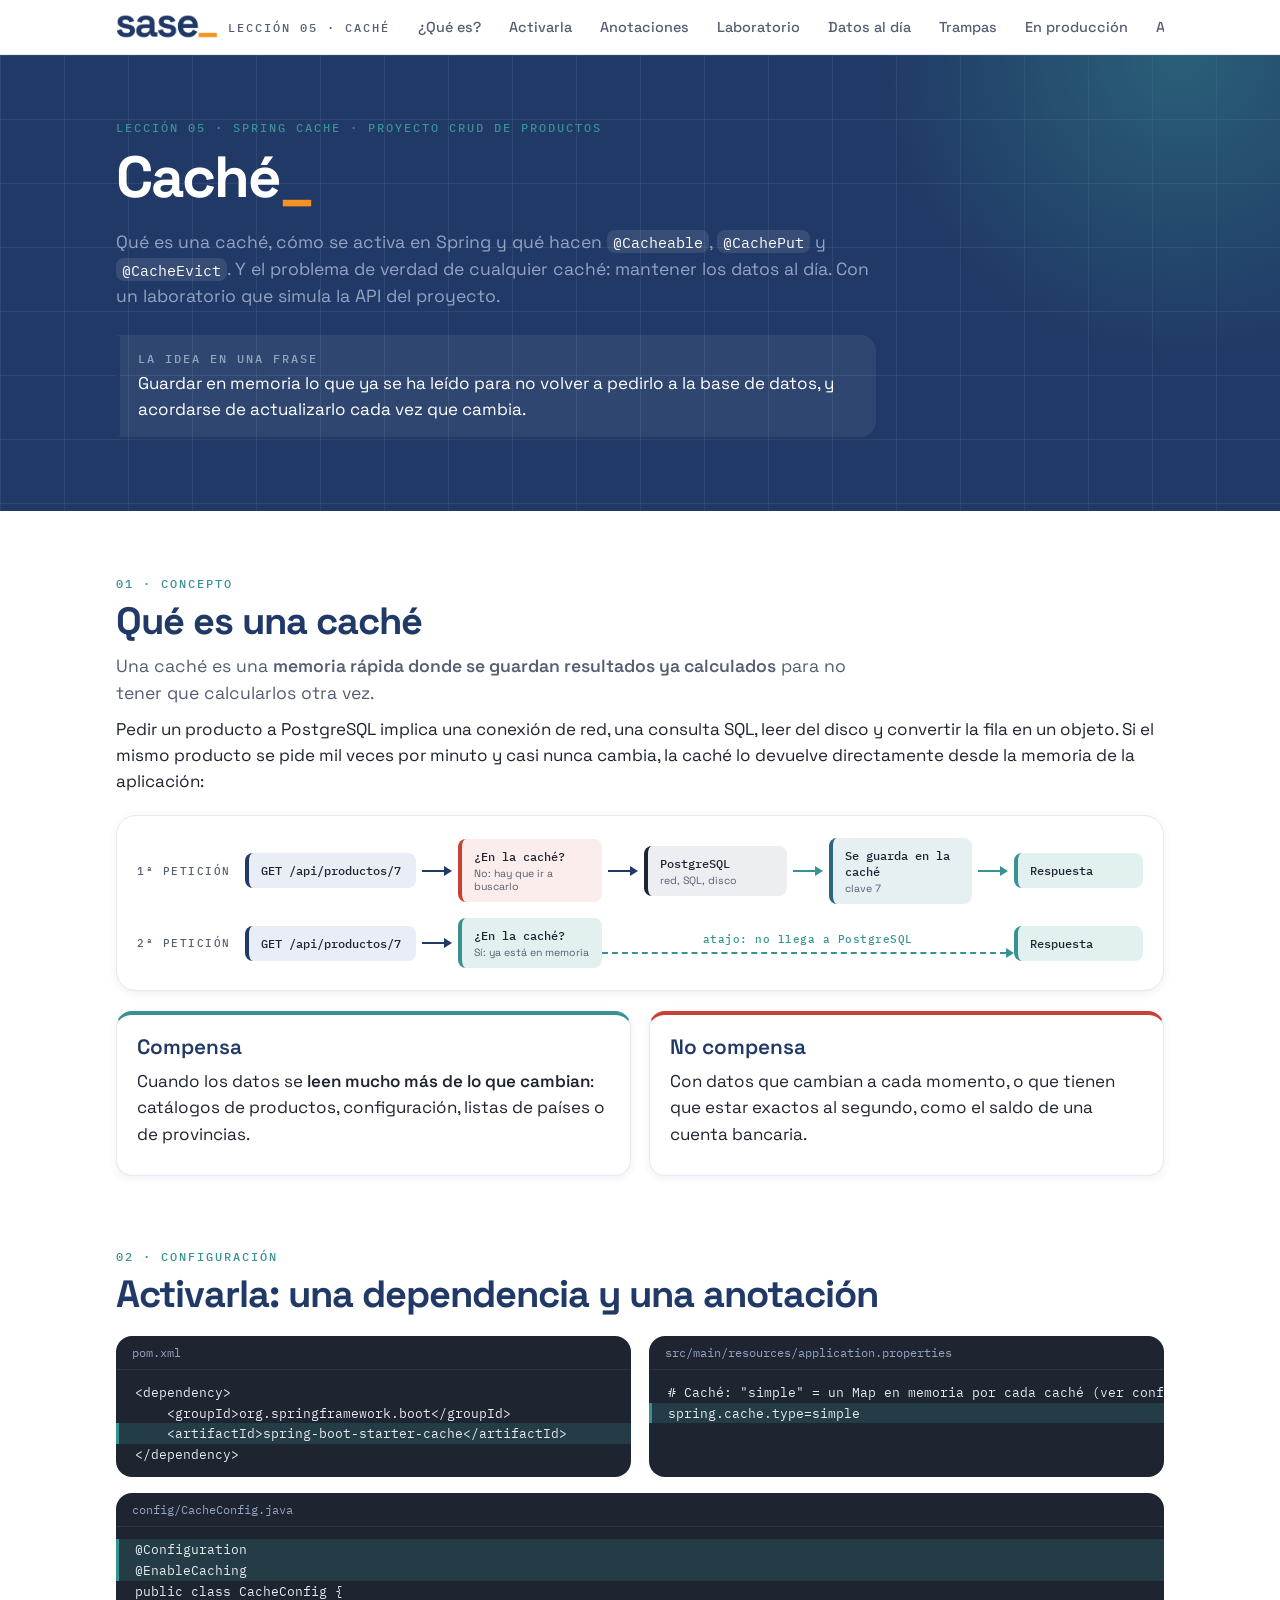
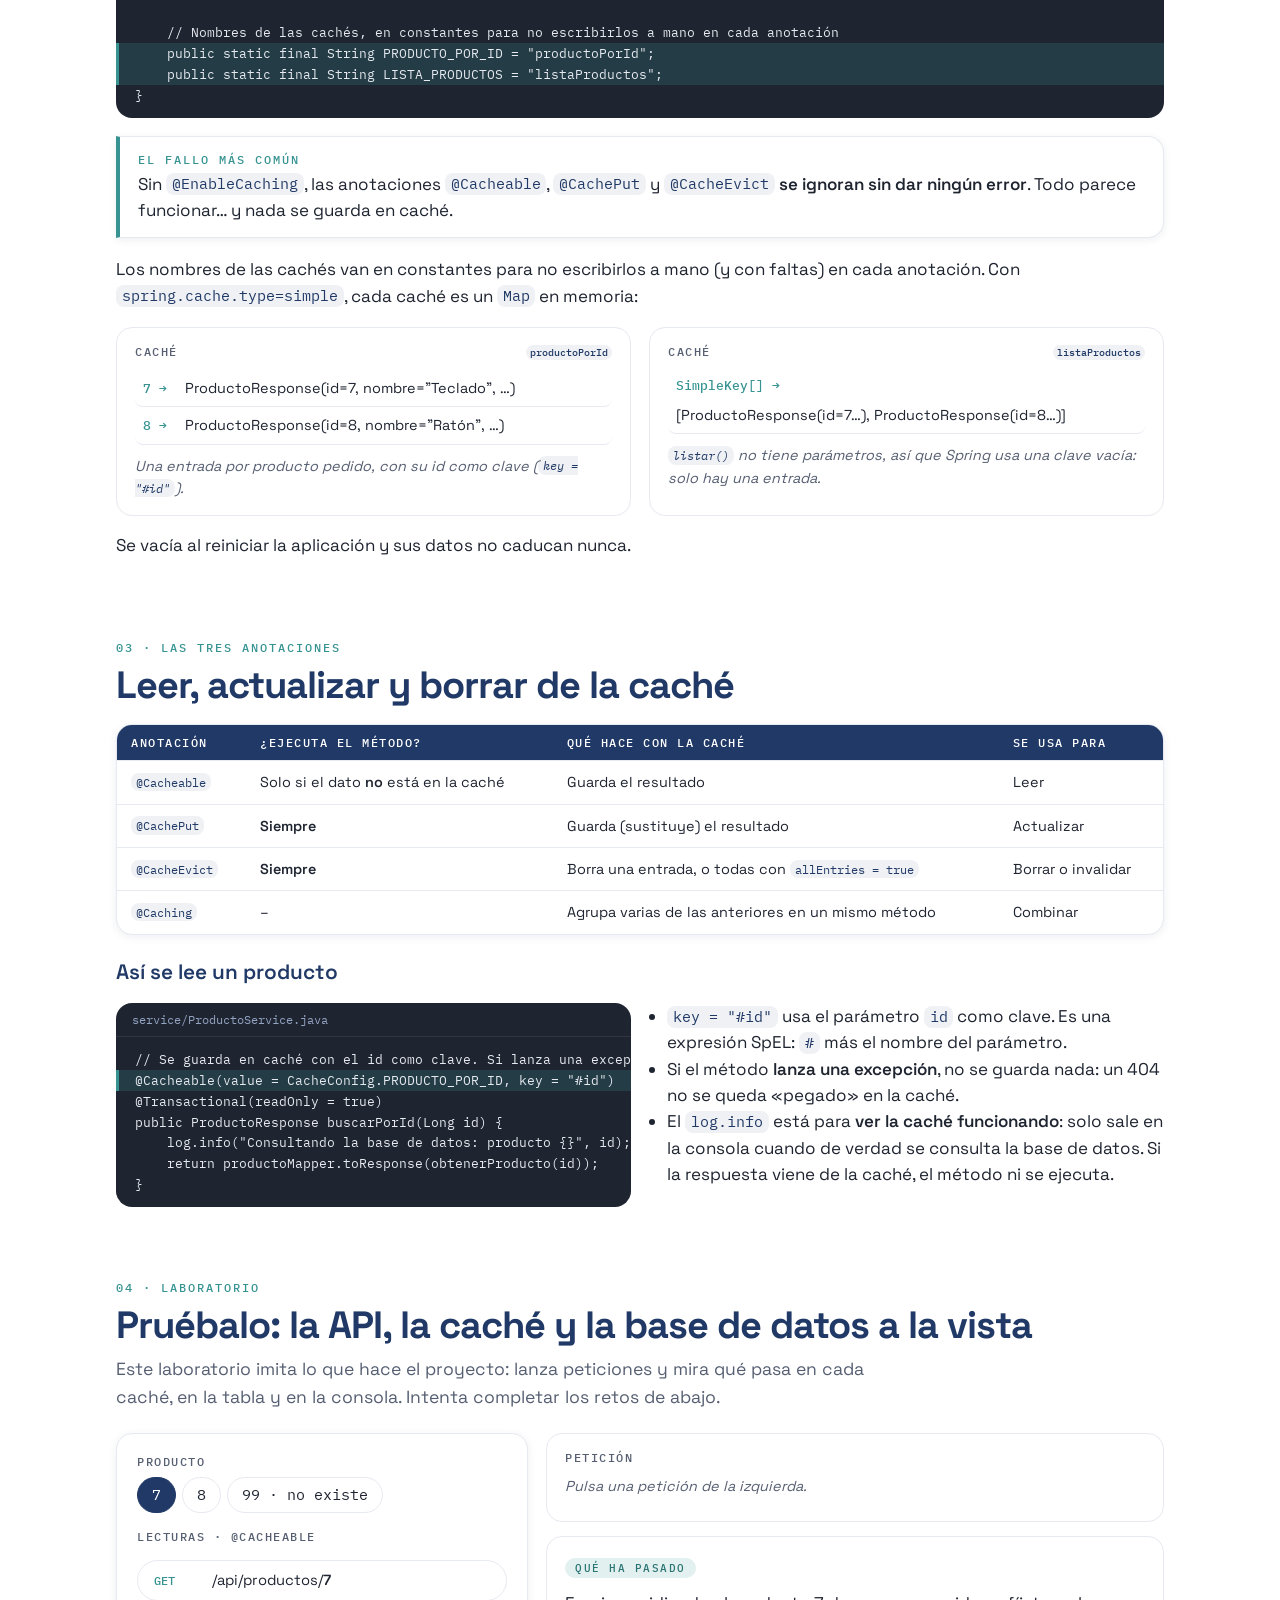
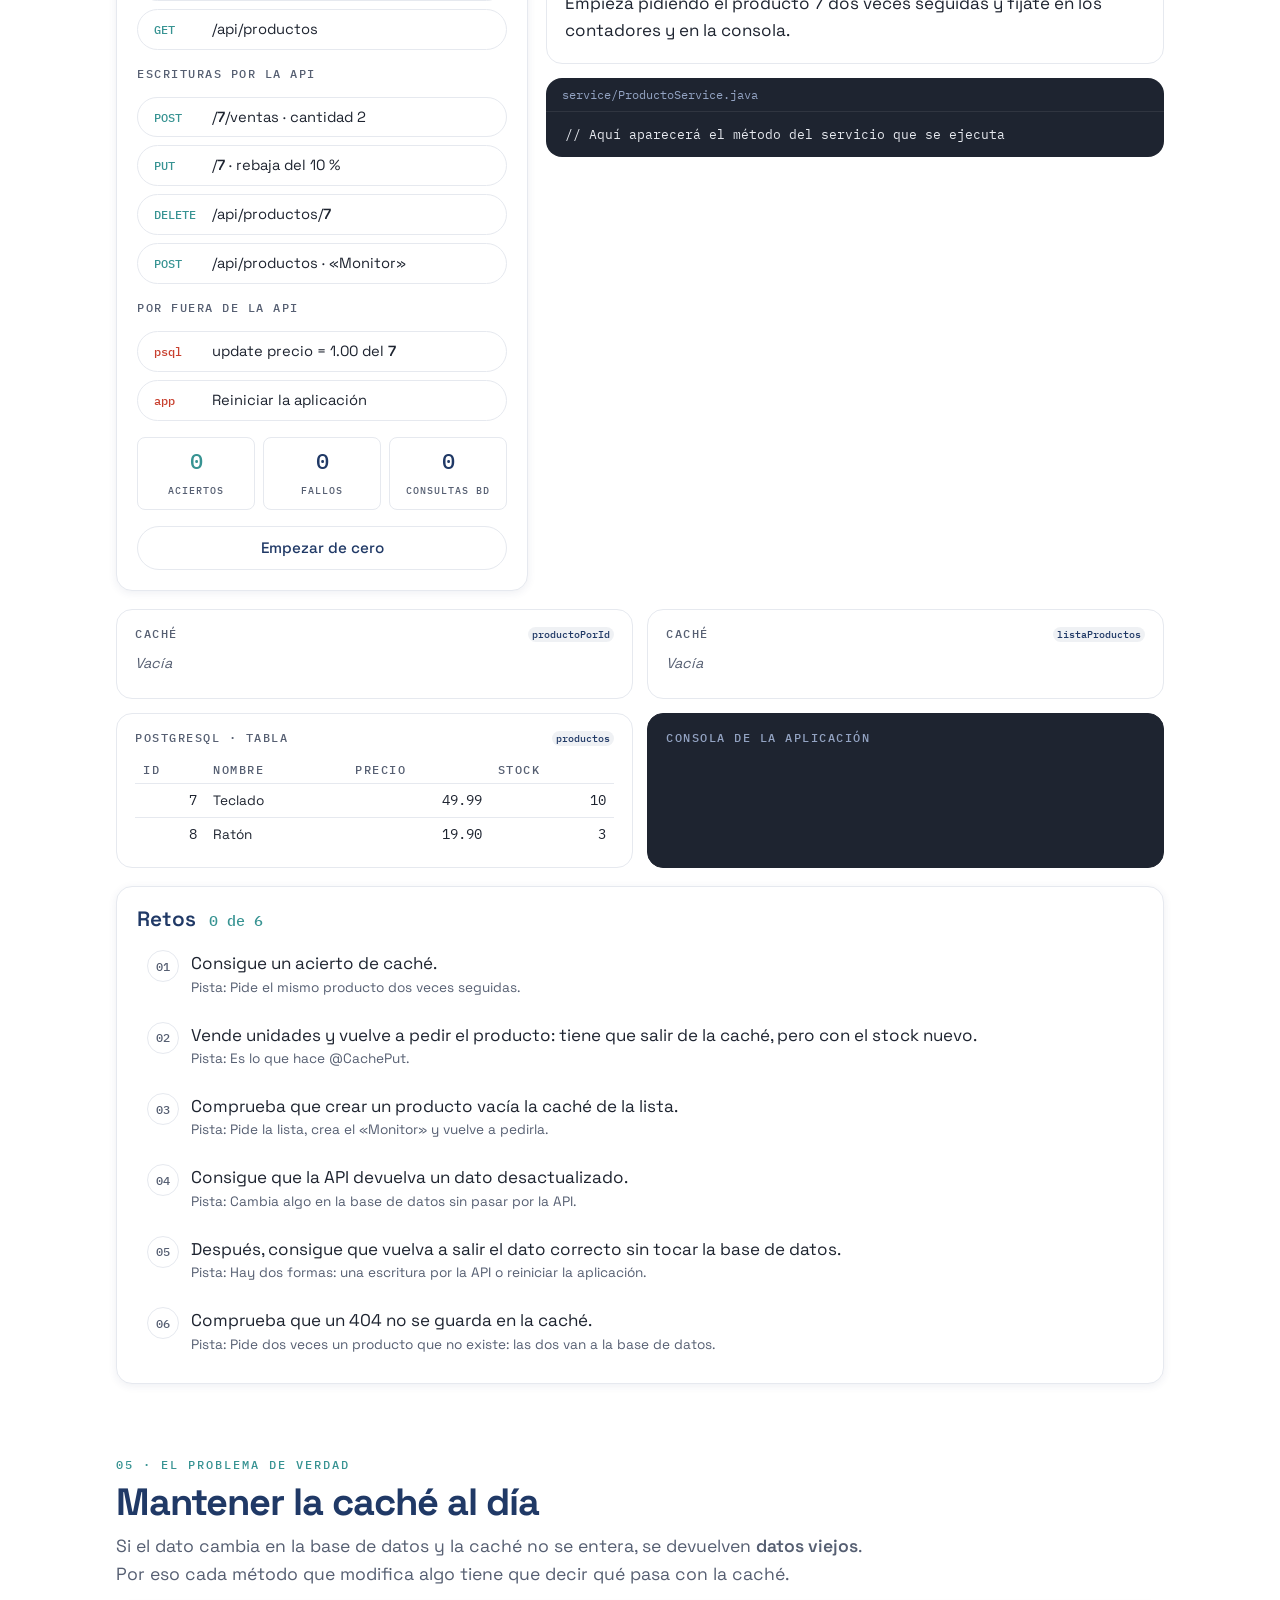
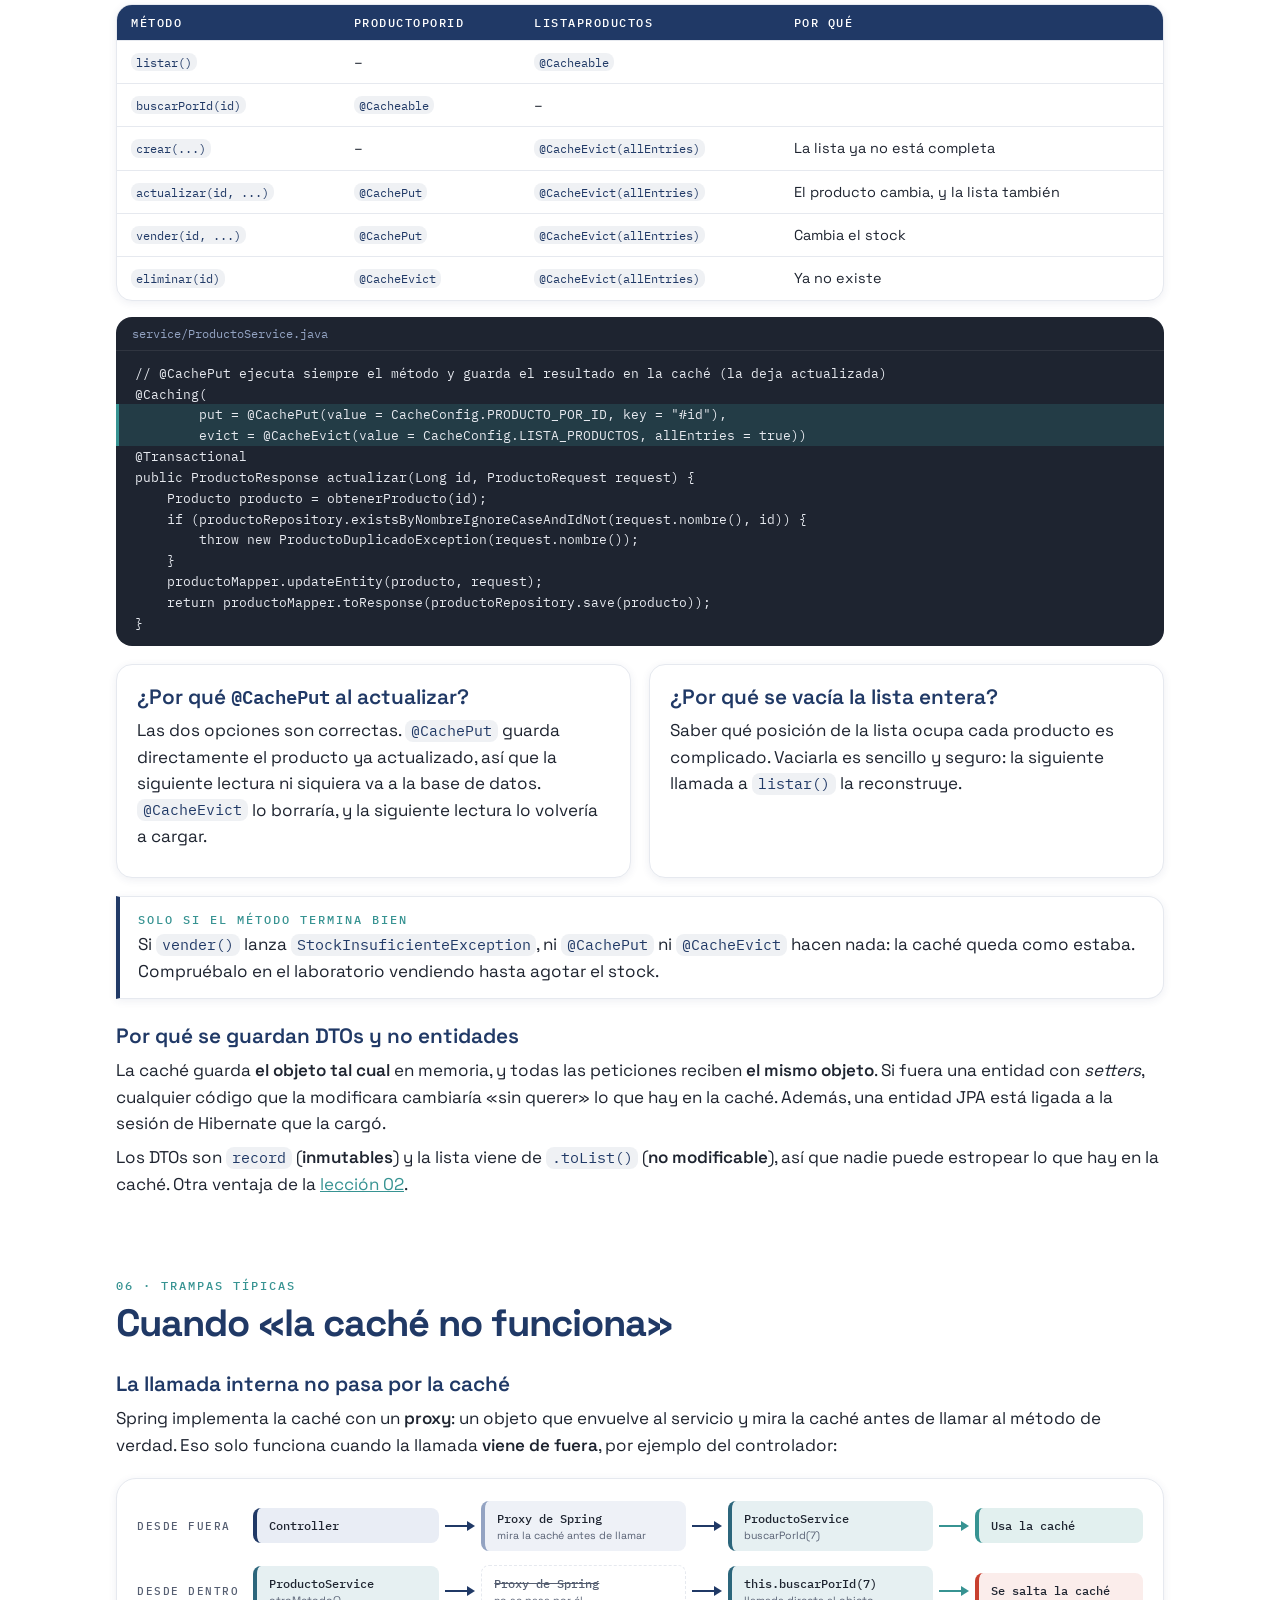
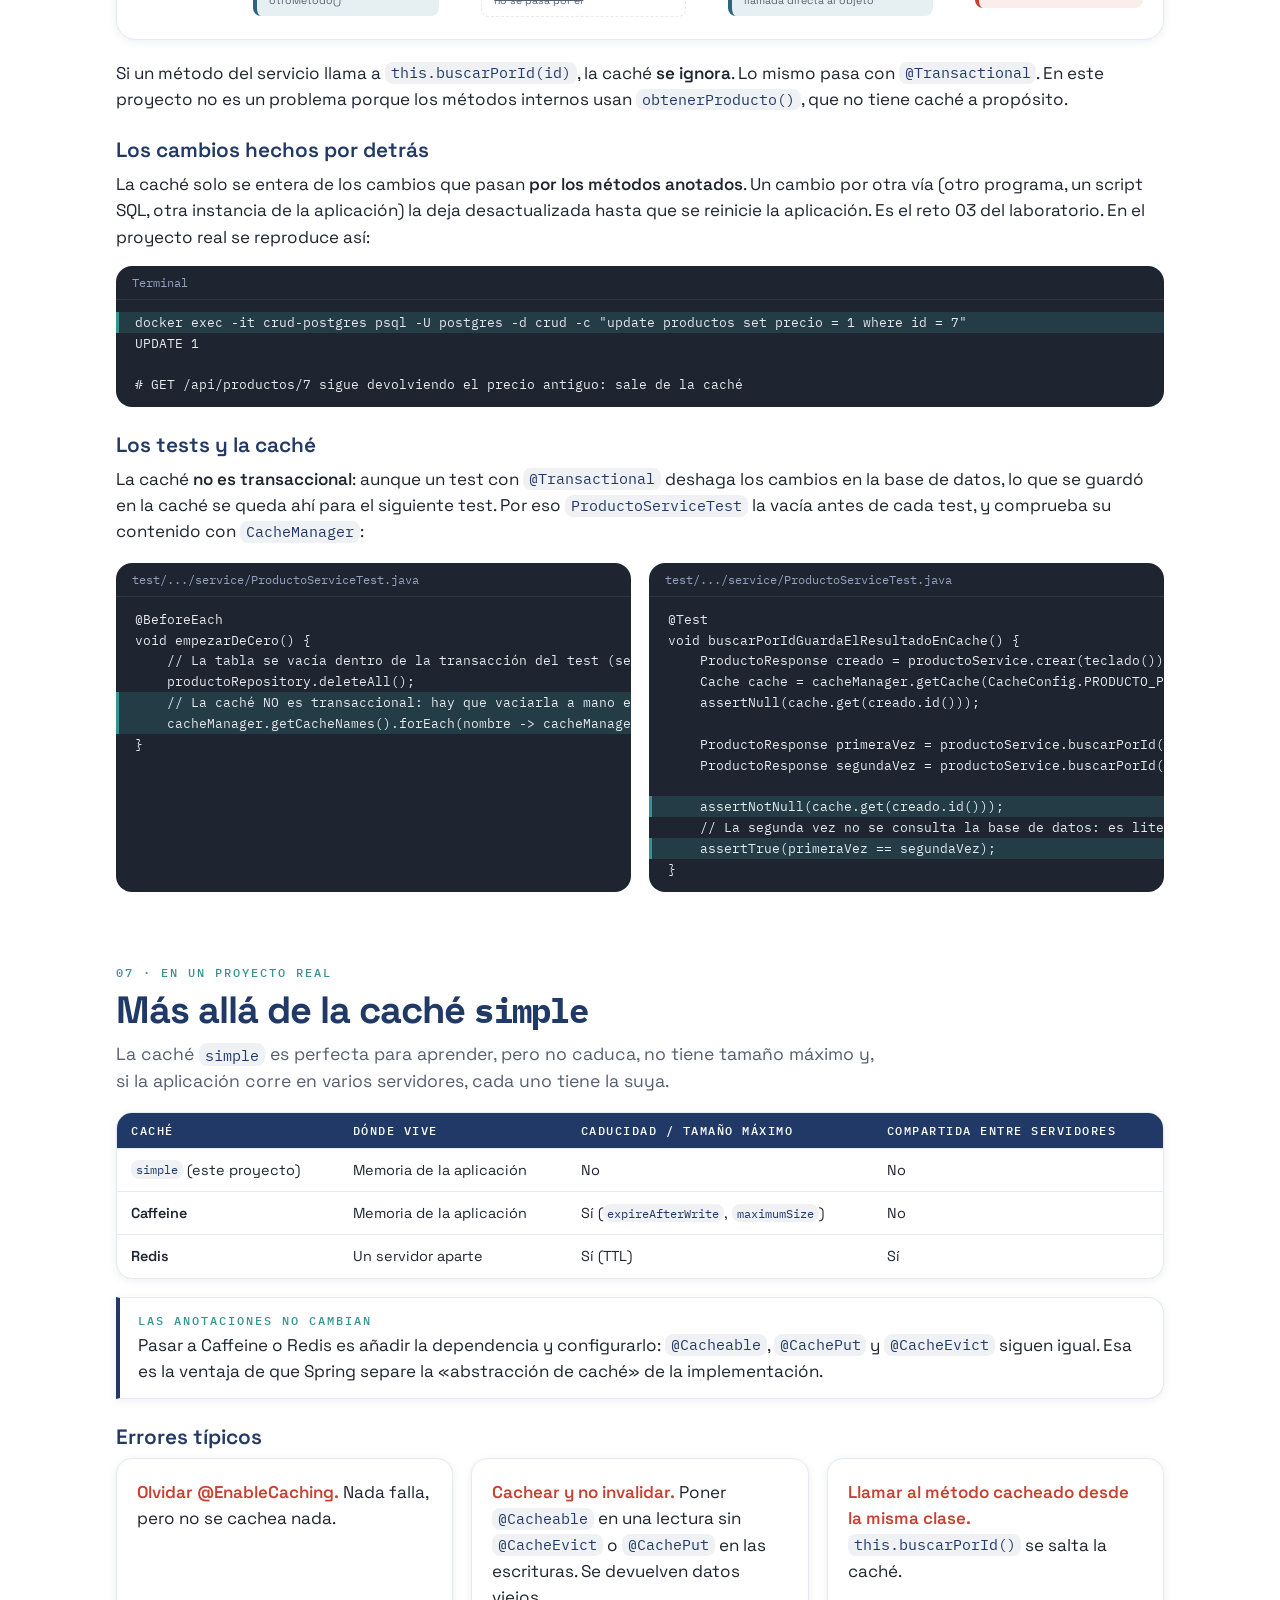
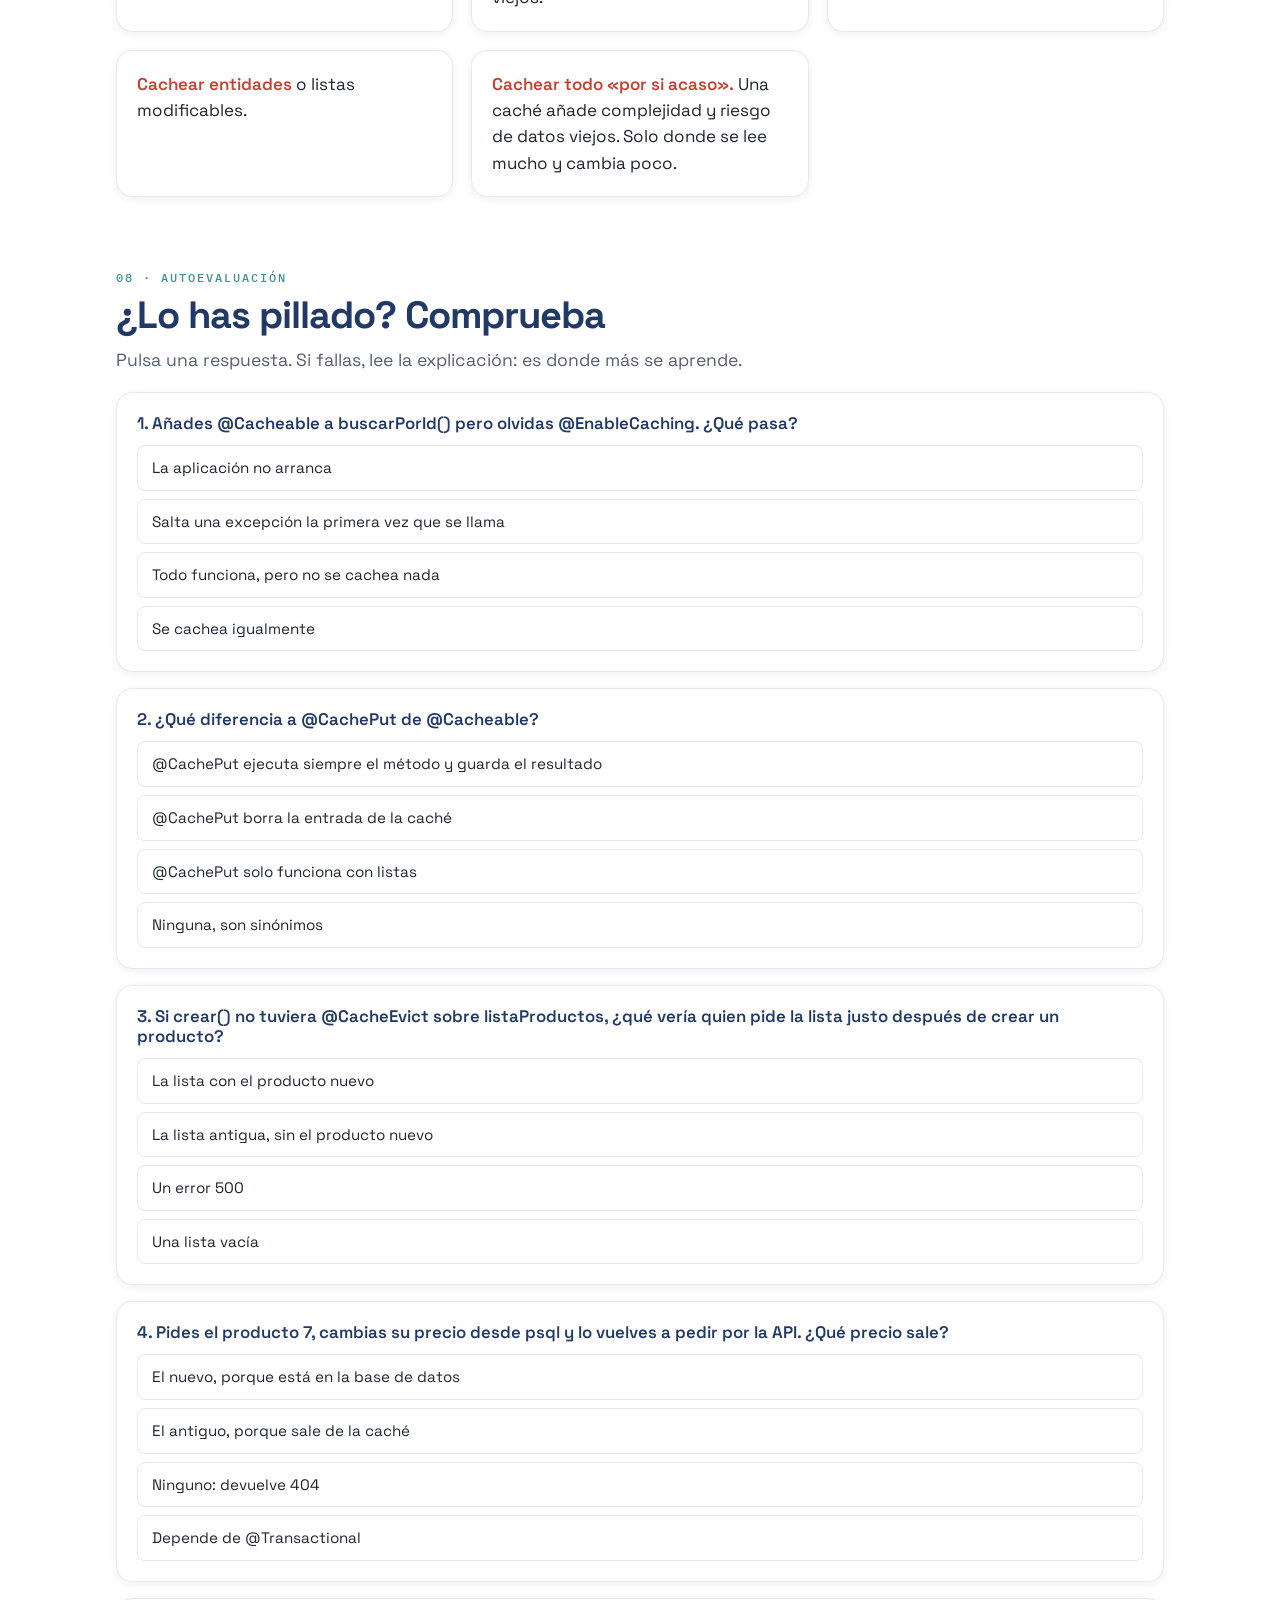
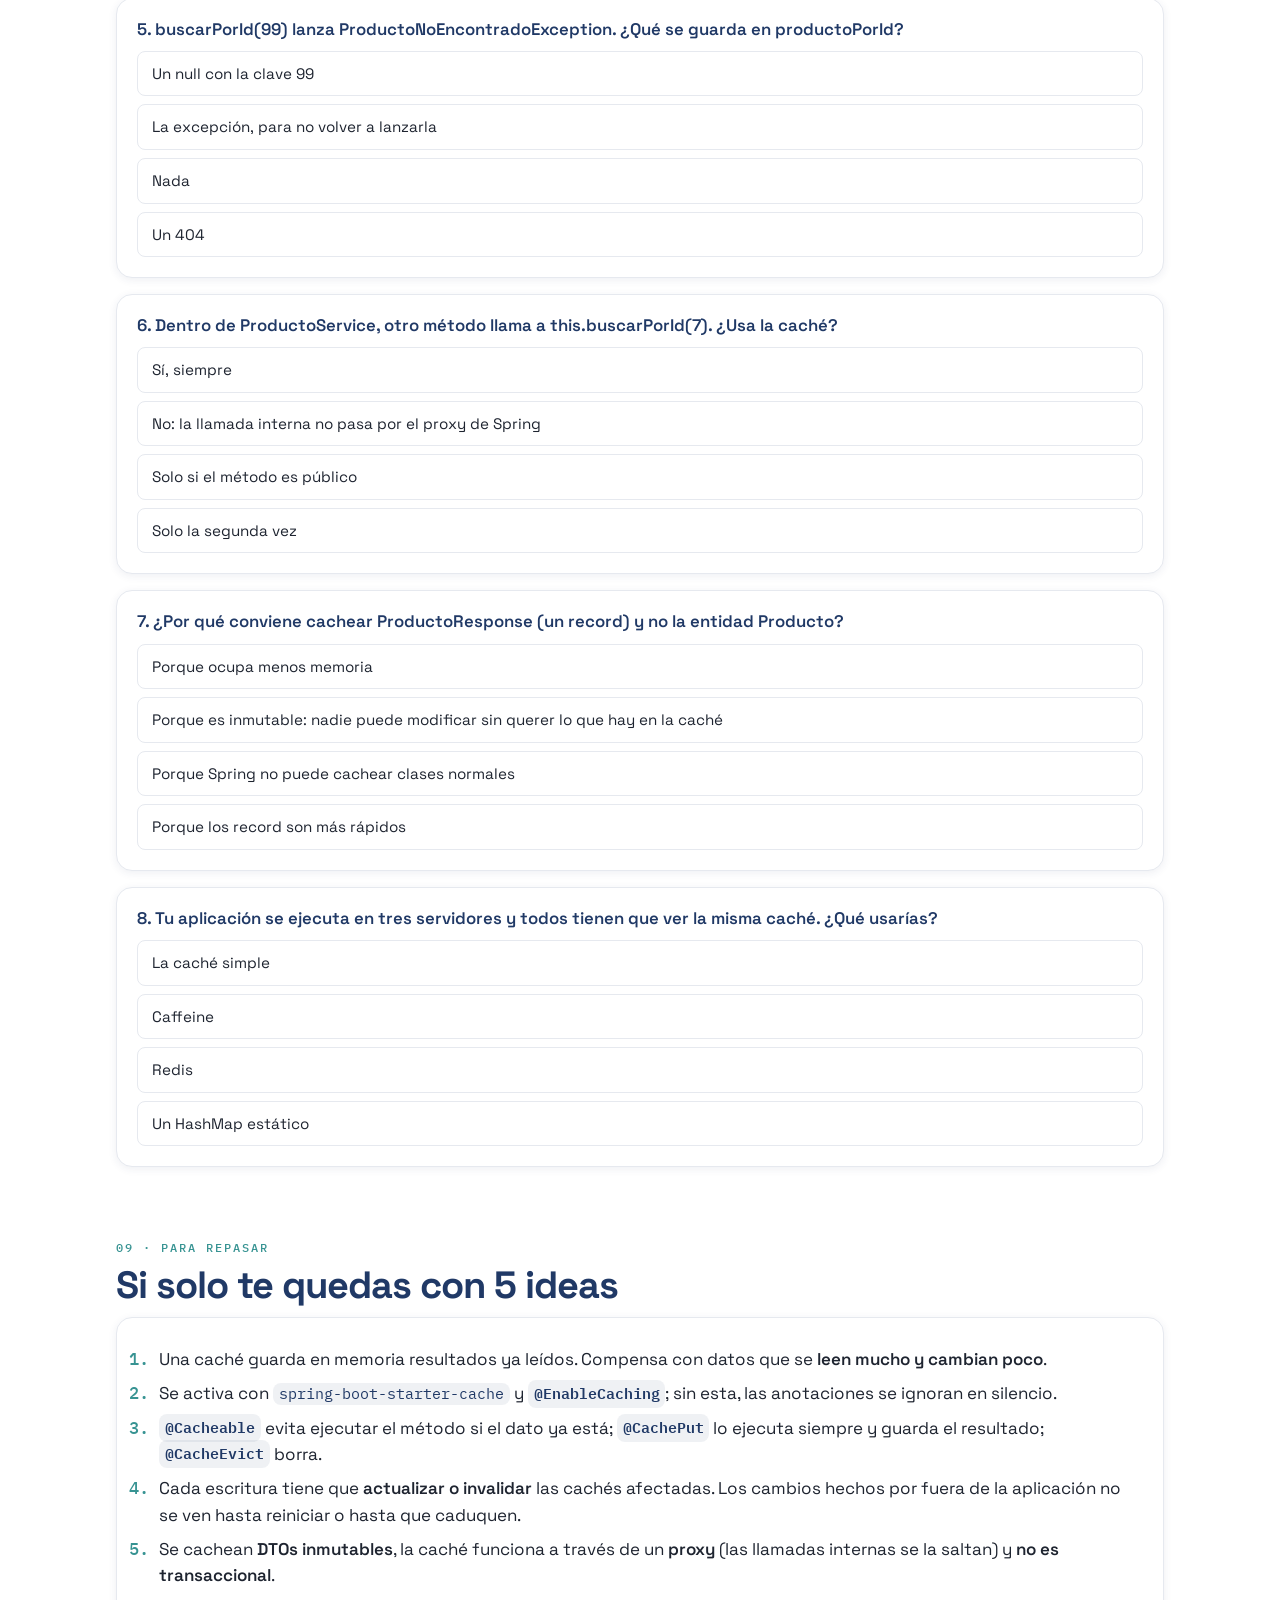
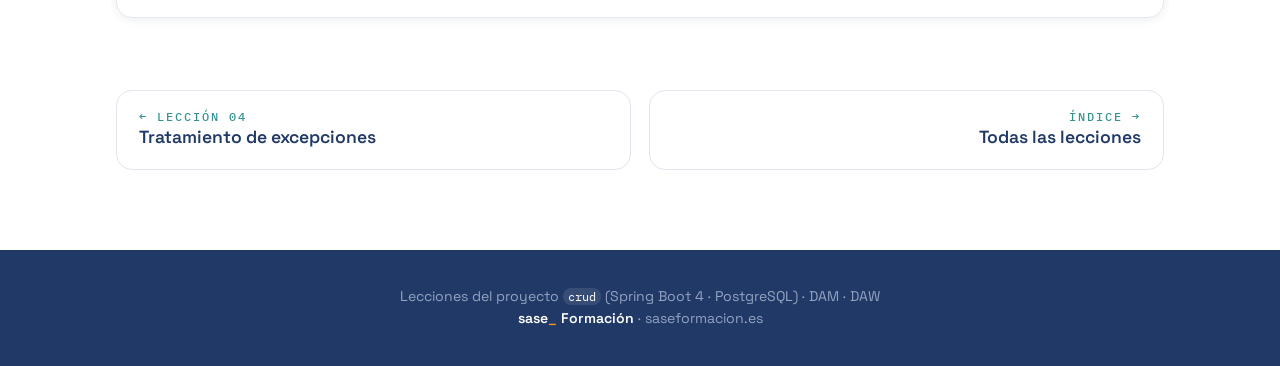
==== commit de8209a1: "Lecciones interactivas 01 a 04: servicio, DTO, mappers y excepciones Cada lección tiene su pieza int" ====
--- a/docs/cache.html
+++ b/docs/cache.html
@@ -295,7 +295,7 @@
 
   <h3>Por qué se guardan DTOs y no entidades</h3>
   <p>La caché guarda <strong>el objeto tal cual</strong> en memoria, y todas las peticiones reciben <strong>el mismo objeto</strong>. Si fuera una entidad con <em>setters</em>, cualquier código que la modificara cambiaría «sin querer» lo que hay en la caché. Además, una entidad JPA está ligada a la sesión de Hibernate que la cargó.</p>
-  <p>Los DTOs son <code>record</code> (<strong>inmutables</strong>) y la lista viene de <code>.toList()</code> (<strong>no modificable</strong>), así que nadie puede estropear lo que hay en la caché. Otra ventaja de la <a href="https://github.com/gsanox/crud-springboot/blob/main/docs/lecciones/02-patron-dto.md">lección 02</a>.</p>
+  <p>Los DTOs son <code>record</code> (<strong>inmutables</strong>) y la lista viene de <code>.toList()</code> (<strong>no modificable</strong>), así que nadie puede estropear lo que hay en la caché. Otra ventaja de la <a href="dto.html">lección 02</a>.</p>
 </section>
 
 <!-- ================= TRAMPAS ================= -->
@@ -779,7 +779,7 @@
         explicar('Error · la caché no cambia', 'error', '<p>Ya hay un «Monitor»: <code>ProductoDuplicadoException</code>. Como el método no termina bien, <code>@CacheEvict</code> no vacía la lista.</p>');
       } else {
         SQL('insert into productos (descripcion,fecha_creacion,nombre,precio,stock) values (?,?,?,?,?) returning id');
-        const p = { id: siguienteId++, nombre: 'Monitor', descripcion: 'Monitor 27 pulgadas', precio: '199.00', stock: 4, fechaCreacion: new Date().toISOString().slice(0, 19) };
+        const p = { id: siguienteId++, nombre: 'Monitor', descripcion: 'Monitor 27 pulgadas', precio: '199.00', stock: 4, fechaCreacion: ahoraLocal() };
         bd.set(p.id, p);
         if (lista !== null) listaVaciadaPorCrear = true;
         const habiaLista = lista !== null;
--- a/docs/assets/sase.css
+++ b/docs/assets/sase.css
@@ -60,6 +60,7 @@
 }
 code, pre, .mono { font-family: var(--mono); }
 :not(pre) > code {
+  overflow-wrap: anywhere;   /* nombres de clase largos: que puedan partirse en el móvil */
   background: rgba(32, 57, 102, .07);
   color: var(--blue);
   padding: .1em .4em;
@@ -68,6 +69,8 @@
 }
 a { color: var(--teal); }
 h1, h2, h3 { line-height: 1.2; color: var(--blue); }
+/* Código dentro de un titular: misma fuente mono, sin el fondo de etiqueta */
+h1 code, h2 code, h3 code { background: none; padding: 0; color: inherit; font-size: .9em; }
 h2 { font-size: clamp(1.8rem, 4vw, 2.375rem); font-weight: 700; letter-spacing: -1px; margin: 0 0 .5rem; }
 h3 { font-size: 1.3rem; font-weight: 600; margin: 1.6rem 0 .5rem; }
 p { margin: .5rem 0; }
@@ -373,6 +376,8 @@
 
 /* ---------- autoevaluación ---------- */
 .quiz { display: grid; gap: 16px; margin-top: 18px; }
+.quiz > * { min-width: 0; }
+.q h3, .q button.opt, .q .fb { overflow-wrap: anywhere; }
 .q h3 { margin: 0 0 12px; font-size: 1.05rem; }
 .q .opts { display: grid; gap: 8px; }
 .q button.opt {
@@ -447,8 +452,6 @@
 .leccion-card.oscura .ir { color: var(--white); }
 .leccion-card.oscura .chip { background: rgba(244,147,34,.18); color: #F9D9A8; }
 .leccion-card.oscura code { background: rgba(255,255,255,.1); color: var(--white); }
-.leccion-card.pendiente { background: #F6F7FA; border-style: dashed; }
-.leccion-card.pendiente h3 { color: var(--muted); }
 
 .pasos { display: grid; grid-template-columns: repeat(auto-fit, minmax(240px, 1fr)); gap: 18px; margin-top: 20px; counter-reset: paso; }
 .pasos .card { position: relative; }
@@ -646,3 +649,49 @@
   .ruta .salto { padding: 6px 0; border-left: 2px dashed currentColor; margin-left: 50%; text-align: left; padding-left: 10px; }
   .ruta .salto::before, .ruta .salto::after { display: none; }
 }
+
+/* ---------- clasificar: "¿dónde va cada cosa?" ---------- */
+.clasifica { display: grid; gap: 10px; margin-top: 18px; }
+.clasifica .item {
+  display: grid; grid-template-columns: 1fr auto; gap: 10px 16px; align-items: center;
+  background: var(--white); border: 1px solid var(--line); border-radius: 16px; padding: 12px 16px;
+}
+@media (max-width: 760px) { .clasifica .item { grid-template-columns: 1fr; } }
+.clasifica .frase { font-weight: 500; }
+.clasifica .opciones { display: flex; gap: 6px; flex-wrap: wrap; }
+.clasifica .opciones button {
+  border: 1px solid var(--line); background: var(--white); color: var(--blue); border-radius: 999px;
+  min-height: 36px; padding: 4px 12px; font: 500 .74rem var(--mono); cursor: pointer;
+  transition: border-color 160ms ease, background 160ms ease;
+}
+.clasifica .opciones button:hover:not(:disabled) { border-color: var(--blue); }
+.clasifica .opciones button:disabled { cursor: default; opacity: .5; }
+.clasifica .opciones button.right { opacity: 1; border-color: var(--teal); background: #E2F0EF; color: #2A7574; }
+.clasifica .opciones button.wrong { opacity: 1; border-color: var(--error); background: #FBEDEB; color: var(--error); }
+.clasifica .porque { grid-column: 1 / -1; font-size: .9rem; color: var(--muted); display: none; }
+.clasifica .porque.show { display: block; }
+
+/* ---------- formularios pequeños de los simuladores ---------- */
+.campo { display: grid; gap: 6px; }
+.campo > span { font: 500 .7rem var(--mono); letter-spacing: 1.5px; text-transform: uppercase; color: var(--muted); }
+.campo { min-width: 0; }
+.campo select { width: 100%; min-width: 0; }
+.campo select, .campo input[type="number"], .campo textarea {
+  font: 500 .9rem var(--mono); color: var(--ink); background: var(--white);
+  border: 1px solid var(--line); border-radius: 8px; padding: 8px 10px; min-height: 40px;
+}
+.campo select:focus, .campo input:focus, .campo textarea:focus, .chip-btn:focus-visible, .btn:focus-visible {
+  outline: 2px solid var(--teal); outline-offset: 2px;
+}
+.check { display: flex; gap: 8px; align-items: center; font-size: .92rem; }
+.check input { width: 18px; height: 18px; accent-color: var(--teal); }
+
+/* Variables de un método en ejecución */
+.vars { display: grid; gap: 4px; font: 400 .82rem var(--mono); }
+.vars div { display: flex; justify-content: space-between; gap: 10px; padding: 4px 0; border-bottom: 1px solid var(--line); }
+.vars div:last-child { border-bottom: 0; }
+.vars b { font-weight: 500; color: var(--blue); }
+.tx { display: inline-block; font: 500 .74rem var(--mono); letter-spacing: 1px; text-transform: uppercase; padding: 3px 10px; border-radius: 999px; background: var(--tint-cliente); color: var(--muted); }
+.tx.abierta { background: var(--tint-controller); color: var(--blue); }
+.tx.commit { background: #E2F0EF; color: #2A7574; }
+.tx.rollback { background: #FBEDEB; color: var(--error); }
